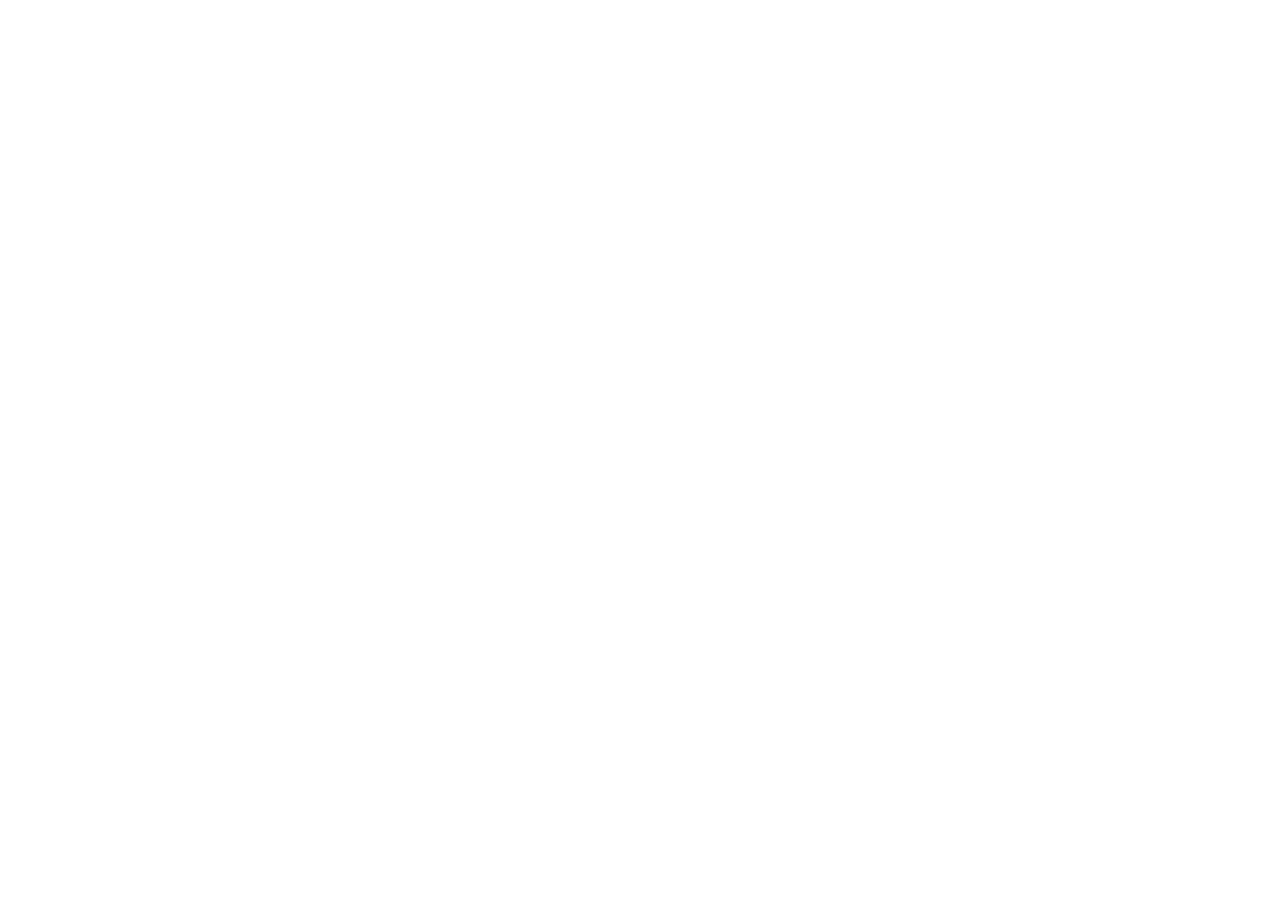
==== Figma/index.html @ cd987926 "file added" ====
<!DOCTYPE html>
<html lang="en">
<head>
    <meta charset="UTF-8">
    <meta name="viewport" content="width=device-width, initial-scale=1.0">
    <title>Document</title>
</head>
<body>
    
</body>
</html>
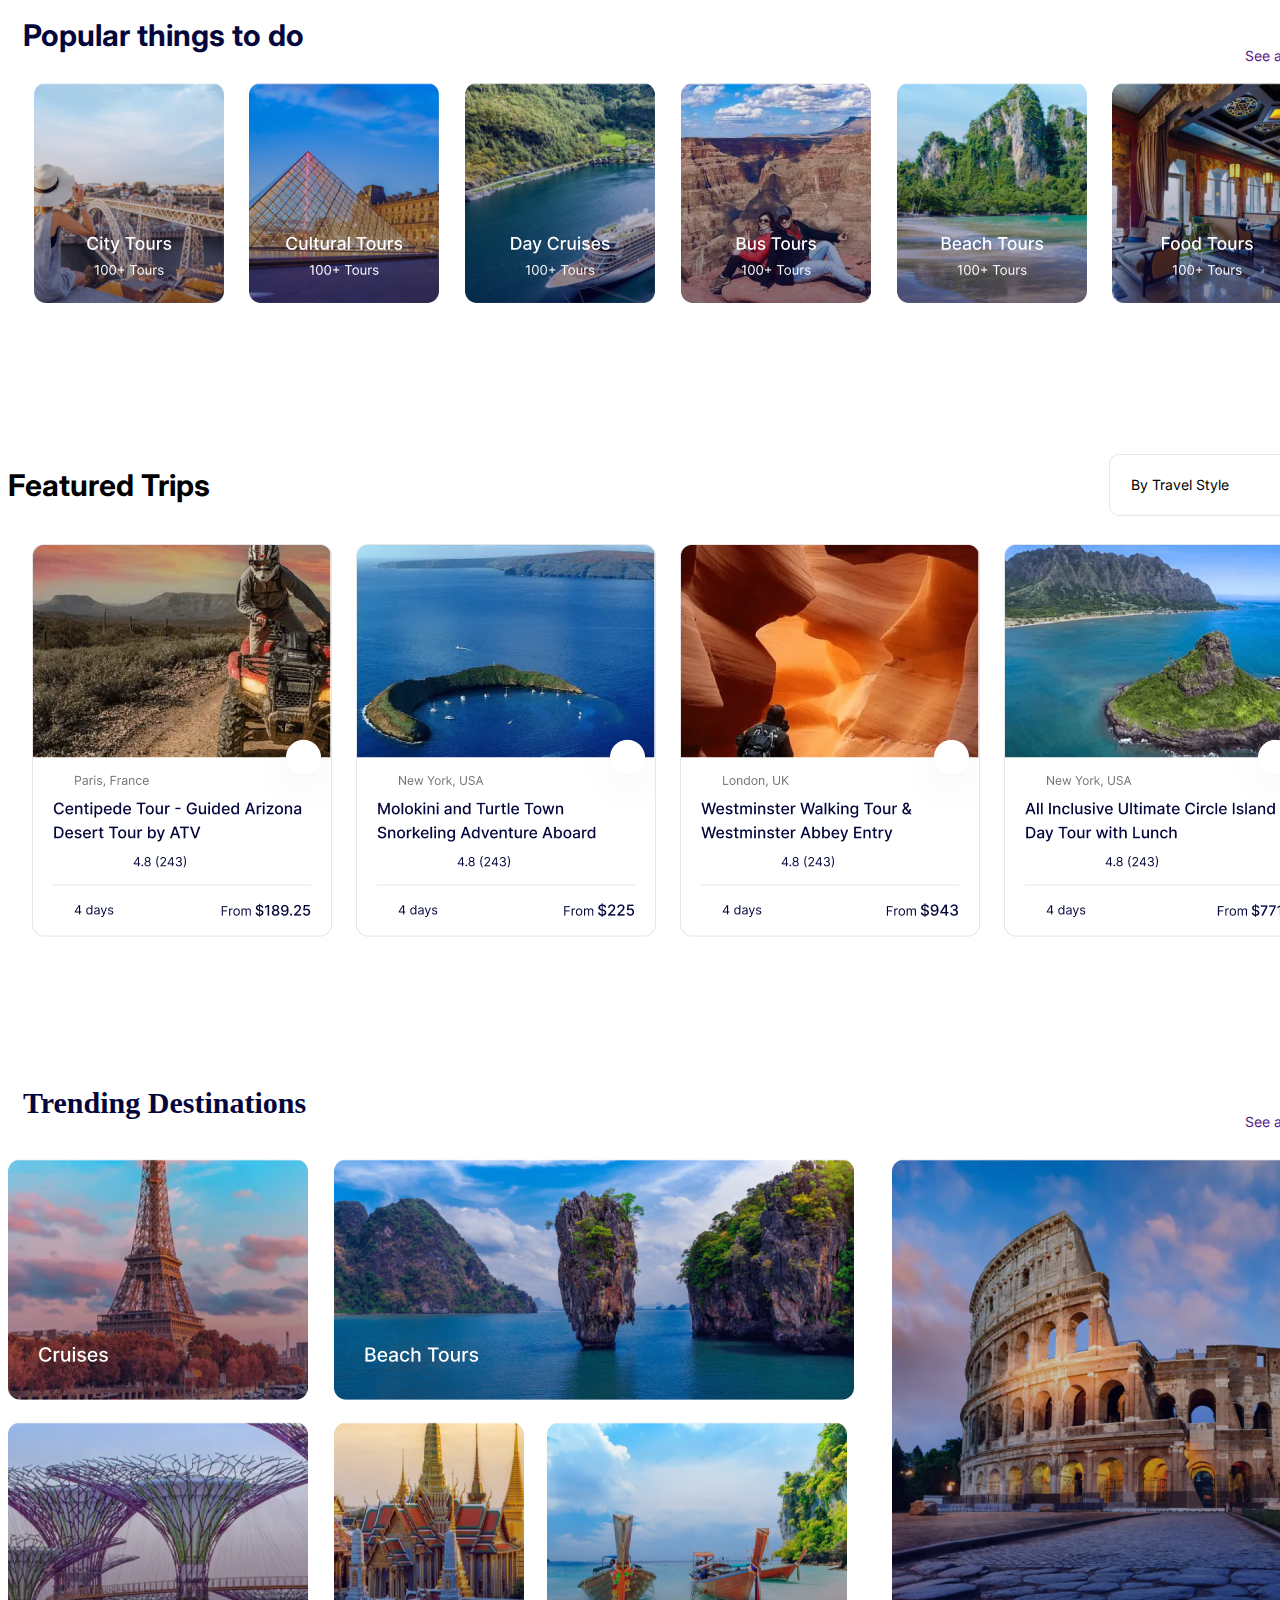
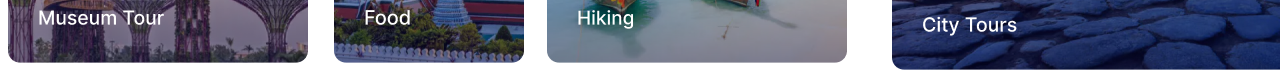
==== commit 2105a0da: "Figma task done" ====
--- a/Figma/index.html
+++ b/Figma/index.html
@@ -4,8 +4,194 @@
     <meta charset="UTF-8">
     <meta name="viewport" content="width=device-width, initial-scale=1.0">
     <title>Document</title>
+    <link rel="preconnect" href="https://fonts.googleapis.com">
+<link rel="preconnect" href="https://fonts.gstatic.com" crossorigin>
+<link href="https://fonts.googleapis.com/css2?family=Inter:wght@100..900&display=swap" rel="stylesheet">
+<link rel="stylesheet" href="./styles.css">
+    <!-- <style>
+        #c1{
+            width: 1320px;
+            height: 329.98px;
+            border: 2px solid;
+           
+
+        }
+        #b1{
+            display: flex;
+            justify-content: space-between;
+            align-items: center;
+        }
+        #b1>h2{
+            font-family: Inter;
+            font-size: 30px;
+            font-weight: 700;
+            line-height: 45px;
+            letter-spacing: 0em;
+            text-align: left;
+            color: rgba(5, 7, 60, 1);
+            margin-left: 15px;
+            margin-top: 5px;
+
+        }
+        #b1>a{
+            font-family: Inter;
+            font-size: 14px;
+            font-weight: 400;
+            line-height: 28px;
+            letter-spacing: 0em;
+            text-align: left;
+            text-decoration: none;
+            margin-right: 40px;
+            margin-top: 21px;
+        }
+        #b2{
+            display: flex;
+            justify-content: space-evenly;
+            margin-bottom: 15px;
+            
+        }
+        #b2 div{
+                width: 190px;
+                height: 219.98px;
+                
+            
+            padding: 0%;
+        }
+        /* 2nd container styling */
+        #c2{
+            width: 1320px;
+            height: 521.59px;
+            border: 2px solid;
+            margin-top: 100px;
+
+        }
+        #c2b1{
+            display: flex;
+            justify-content: space-between;
+            align-items: center;
+        }
+        #c2b1>h2{
+            font-family: Inter;
+            font-size: 30px;
+            font-weight: 700;
+            line-height: 45px;
+            letter-spacing: 0em;
+            text-align: left;
+
+        }
+        #c2b1>button{
+            font-family: Inter;
+            font-size: 14px;
+            font-weight: 400;
+            line-height: 28px;
+            letter-spacing: 0em;
+            text-align: left;
+            border: 1px solid rgba(231, 230, 230, 1);
+            padding: 16px 98px 16px 21px;
+            box-sizing: border-box;
+            border-radius: 10px;
+            background-color: rgb(255,255,255);
+
+        }
+        #c2b2{
+            display: flex;
+            justify-content: space-evenly;
+            /* margin-bottom: 15px; */
+            
+        }
+        #c2b2 img{
+            margin-top: 10px;
+        }
+
+        /* CONTAINER 3 STYLING */
+        #c3{
+            width: 1320px;
+            height: 600px;
+            margin-top: 115px;
+            border: 2px solid;
+            
+        }
+        #c3b1{
+            display: flex;
+            justify-content: space-between;
+            align-items: center;
+        }
+        #c3>#grid{
+            display: grid;
+            grid-template-areas: "a1 a1 a2 a2 a2 a3 a3"
+                                 "a4 a4 a5 a6 a6 a3 a3";
+        }
+        #c3b1>h2{
+            font-size: 30px;
+            font-weight: 700;
+            line-height: 45px;
+            letter-spacing: 0em;
+            text-align: left;
+            color: rgba(5, 7, 60, 1);
+            margin-left: 15px;
+            margin-top: 5px;
+
+
+        }
+        #c3b1>a{
+            font-family: Inter;
+            font-size: 14px;
+            font-weight: 400;
+            line-height: 28px;
+            letter-spacing: 0em;
+            text-align: left;
+            text-decoration: none;
+            margin-right: 40px;
+            margin-top: 21px;
+        }
+    </style> -->
 </head>
 <body>
-    
+    <!-- FIRST CONTAINER POPULAR THINGS TO DO -->
+    <div id="c1">
+        <div id="b1">
+            <h2>Popular things to do</h2>
+            <a href="">See all</a>
+        </div>
+        <div id="b2">
+            <div><img src="./Link.png" alt=""></div>
+            <div><img src="./Link1.png" alt=""></div>
+            <div><img src="./Link2.png" alt=""></div>
+            <div><img src="./Link3.png" alt=""></div>
+            <div><img src="./Link4.png" alt=""></div>
+            <div><img src="./Link5.png" alt=""></div>
+        </div>
+    </div>
+
+    <!-- 2nd CONTAINER -->
+    <div id="c2">
+        <div id="c2b1">
+            <h2>Featured Trips</h2>
+            <button>By Travel Style</button>
+        </div>
+        <div id="c2b2">
+            <img src="./L1.png" alt="">
+            <img src="./L2.png" alt="">
+            <img src="./L3.png" alt="">
+            <img src="./L4.png" alt="">
+        </div>
+    </div>
+
+    <!-- 3rd Container -->
+
+    <div id="c3">
+        <div id="c3b1">
+            <h2>Trending Destinations</h2>
+            <a href="">See all</a>
+        </div>
+        <div id="grid">
+        <div style="grid-area: a1;"><img src="./Link().png" alt=""></div>
+        <div style="grid-area: a2;"><img src="./Link (1).png" alt=""></div>
+        <div style="grid-area: a3;"><img src="./Link (2).png" alt=""></div>
+        <div style="grid-area: a4;"><img src="./Link (3).png" alt=""></div>
+        <div style="grid-area: a5;"><img src="./Link (4).png" alt=""></div>
+        <div style="grid-area: a6;"><img src="./Link (5).png" alt=""></div>
+    </div>
+    </div>
 </body>
 </html>--- a/Figma/styles.css
+++ b/Figma/styles.css
@@ -0,0 +1,120 @@
+#b1 {
+  display: flex;
+  justify-content: space-between;
+  align-items: center;
+}
+#b1 h2 {
+  font-family: Inter;
+  font-size: 30px;
+  font-weight: 700;
+  line-height: 45px;
+  letter-spacing: 0em;
+  text-align: left;
+  color: rgb(5, 7, 60);
+  margin-left: 15px;
+  margin-top: 5px;
+}
+#b1 a {
+  font-family: Inter;
+  font-size: 14px;
+  font-weight: 400;
+  line-height: 28px;
+  letter-spacing: 0em;
+  text-align: left;
+  text-decoration: none;
+  margin-right: 40px;
+  margin-top: 21px;
+}
+
+#b2 {
+  display: flex;
+  justify-content: space-evenly;
+  margin-bottom: 15px;
+}
+#b2 div {
+  width: 190px;
+  height: 219.98px;
+  padding: 0%;
+}
+
+#c1 {
+  width: 1320px;
+  height: 329.98px;
+}
+#c2 {
+  width: 1320px;
+  height: 521.59px;
+  margin-top: 100px;
+}
+#c2 #c2b1 {
+  display: flex;
+  justify-content: space-between;
+  align-items: center;
+}
+#c2 #c2b1 h2 {
+  font-family: Inter;
+  font-size: 30px;
+  font-weight: 700;
+  line-height: 45px;
+  letter-spacing: 0em;
+  text-align: left;
+}
+#c2 #c2b1 button {
+  font-family: Inter;
+  font-size: 14px;
+  font-weight: 400;
+  line-height: 28px;
+  letter-spacing: 0em;
+  text-align: left;
+  border: 1px solid rgb(231, 230, 230);
+  padding: 16px 98px 16px 21px;
+  box-sizing: border-box;
+  border-radius: 10px;
+  background-color: rgb(255, 255, 255);
+}
+#c2 #c2b2 {
+  display: flex;
+  justify-content: space-evenly;
+}
+#c2 #c2b2 img {
+  margin-top: 10px;
+}
+
+#c3 {
+  width: 1320px;
+  height: 600px;
+  margin-top: 115px;
+}
+#c3 #c3b1 {
+  display: flex;
+  justify-content: space-between;
+  align-items: center;
+}
+#c3 #c3b1 h2 {
+  font-size: 30px;
+  font-weight: 700;
+  line-height: 45px;
+  letter-spacing: 0em;
+  text-align: left;
+  color: rgb(5, 7, 60);
+  margin-left: 15px;
+  margin-top: 5px;
+}
+#c3 #c3b1 a {
+  font-family: Inter;
+  font-size: 14px;
+  font-weight: 400;
+  line-height: 28px;
+  letter-spacing: 0em;
+  text-align: left;
+  text-decoration: none;
+  margin-right: 40px;
+  margin-top: 21px;
+}
+#c3 #grid {
+  display: grid;
+  grid-template-areas: "a1 a1 a2 a2 a2 a3 a3" "a4 a4 a5 a6 a6 a3 a3";
+}
+#c3 #grid div img {
+  margin-top: 10px;
+}/*# sourceMappingURL=styles.css.map */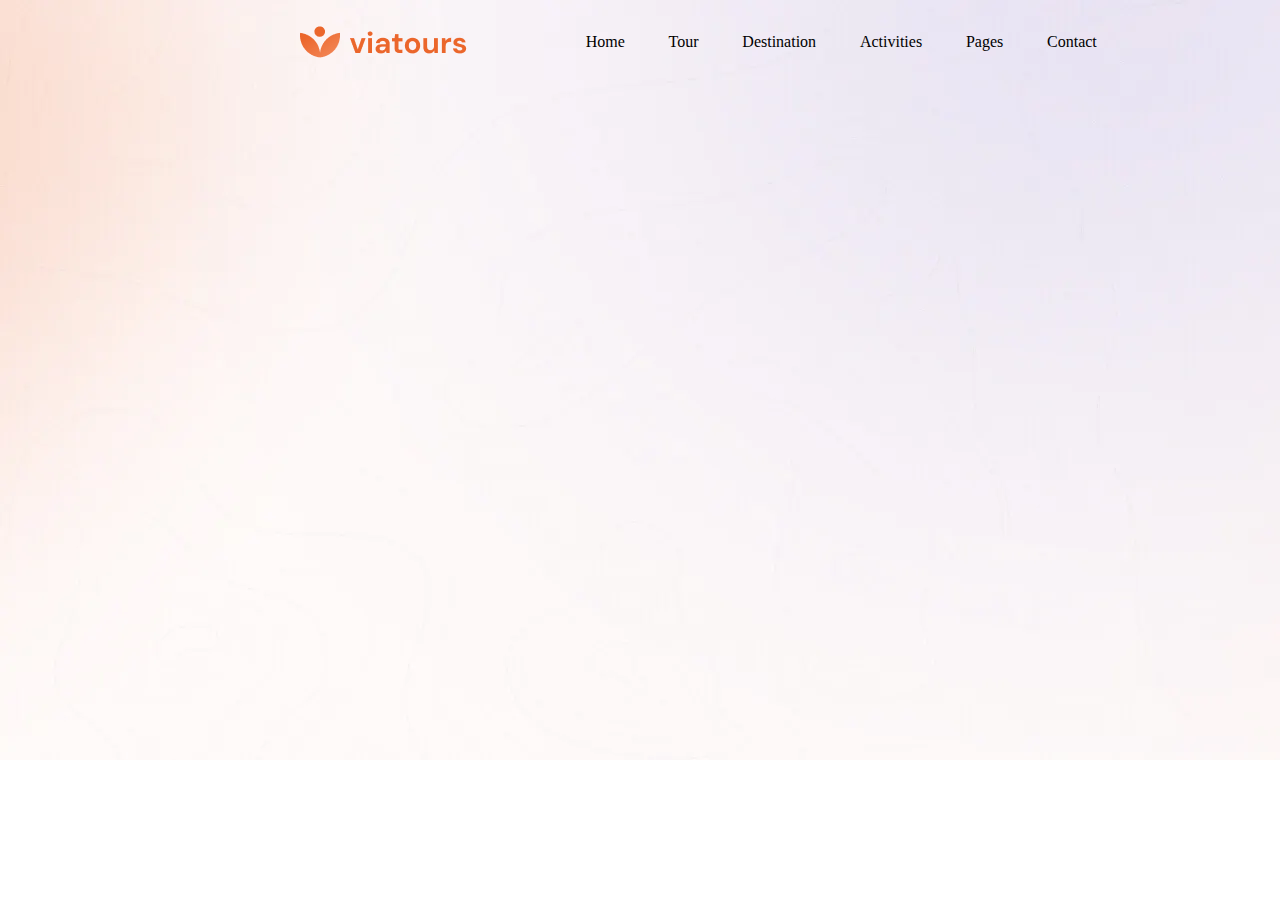
==== commit 779e3920: "create navbar" ====
--- a/Figma/index.html
+++ b/Figma/index.html
@@ -4,194 +4,34 @@
     <meta charset="UTF-8">
     <meta name="viewport" content="width=device-width, initial-scale=1.0">
     <title>Document</title>
-    <link rel="preconnect" href="https://fonts.googleapis.com">
-<link rel="preconnect" href="https://fonts.gstatic.com" crossorigin>
-<link href="https://fonts.googleapis.com/css2?family=Inter:wght@100..900&display=swap" rel="stylesheet">
-<link rel="stylesheet" href="./styles.css">
-    <!-- <style>
-        #c1{
-            width: 1320px;
-            height: 329.98px;
-            border: 2px solid;
-           
-
-        }
-        #b1{
-            display: flex;
-            justify-content: space-between;
-            align-items: center;
-        }
-        #b1>h2{
-            font-family: Inter;
-            font-size: 30px;
-            font-weight: 700;
-            line-height: 45px;
-            letter-spacing: 0em;
-            text-align: left;
-            color: rgba(5, 7, 60, 1);
-            margin-left: 15px;
-            margin-top: 5px;
-
-        }
-        #b1>a{
-            font-family: Inter;
-            font-size: 14px;
-            font-weight: 400;
-            line-height: 28px;
-            letter-spacing: 0em;
-            text-align: left;
-            text-decoration: none;
-            margin-right: 40px;
-            margin-top: 21px;
-        }
-        #b2{
-            display: flex;
-            justify-content: space-evenly;
-            margin-bottom: 15px;
-            
-        }
-        #b2 div{
-                width: 190px;
-                height: 219.98px;
-                
-            
-            padding: 0%;
-        }
-        /* 2nd container styling */
-        #c2{
-            width: 1320px;
-            height: 521.59px;
-            border: 2px solid;
-            margin-top: 100px;
-
-        }
-        #c2b1{
-            display: flex;
-            justify-content: space-between;
-            align-items: center;
-        }
-        #c2b1>h2{
-            font-family: Inter;
-            font-size: 30px;
-            font-weight: 700;
-            line-height: 45px;
-            letter-spacing: 0em;
-            text-align: left;
-
-        }
-        #c2b1>button{
-            font-family: Inter;
-            font-size: 14px;
-            font-weight: 400;
-            line-height: 28px;
-            letter-spacing: 0em;
-            text-align: left;
-            border: 1px solid rgba(231, 230, 230, 1);
-            padding: 16px 98px 16px 21px;
-            box-sizing: border-box;
-            border-radius: 10px;
-            background-color: rgb(255,255,255);
-
-        }
-        #c2b2{
-            display: flex;
-            justify-content: space-evenly;
-            /* margin-bottom: 15px; */
-            
-        }
-        #c2b2 img{
-            margin-top: 10px;
-        }
-
-        /* CONTAINER 3 STYLING */
-        #c3{
-            width: 1320px;
-            height: 600px;
-            margin-top: 115px;
-            border: 2px solid;
-            
-        }
-        #c3b1{
-            display: flex;
-            justify-content: space-between;
-            align-items: center;
-        }
-        #c3>#grid{
-            display: grid;
-            grid-template-areas: "a1 a1 a2 a2 a2 a3 a3"
-                                 "a4 a4 a5 a6 a6 a3 a3";
-        }
-        #c3b1>h2{
-            font-size: 30px;
-            font-weight: 700;
-            line-height: 45px;
-            letter-spacing: 0em;
-            text-align: left;
-            color: rgba(5, 7, 60, 1);
-            margin-left: 15px;
-            margin-top: 5px;
-
-
-        }
-        #c3b1>a{
-            font-family: Inter;
-            font-size: 14px;
-            font-weight: 400;
-            line-height: 28px;
-            letter-spacing: 0em;
-            text-align: left;
-            text-decoration: none;
-            margin-right: 40px;
-            margin-top: 21px;
-        }
-    </style> -->
+   <link rel="stylesheet" href="./styles.css">
+    
 </head>
 <body>
-    <!-- FIRST CONTAINER POPULAR THINGS TO DO -->
-    <div id="c1">
-        <div id="b1">
-            <h2>Popular things to do</h2>
-            <a href="">See all</a>
+    
+    <div id="main_container">
+       <nav>
+        <div class="b">
+            <img src="./media/Link → logo-1.svg.png" alt="">
         </div>
-        <div id="b2">
-            <div><img src="./Link.png" alt=""></div>
-            <div><img src="./Link1.png" alt=""></div>
-            <div><img src="./Link2.png" alt=""></div>
-            <div><img src="./Link3.png" alt=""></div>
-            <div><img src="./Link4.png" alt=""></div>
-            <div><img src="./Link5.png" alt=""></div>
-        </div>
+         <div class="b1">
+            <span>Home</span>
+            <span>Tour</span>
+            <span>Destination</span>
+            <span>Activities</span>
+            <span>Pages</span>
+            <span>Contact</span>
+         </div>
+
+         <div class="b2">
+            <span>USD</span>
+            <span>Help</span>
+            <span>Sing up</span>
+            <button>Log in</button>
+         </div>
+       
+       </nav>
     </div>
-
-    <!-- 2nd CONTAINER -->
-    <div id="c2">
-        <div id="c2b1">
-            <h2>Featured Trips</h2>
-            <button>By Travel Style</button>
-        </div>
-        <div id="c2b2">
-            <img src="./L1.png" alt="">
-            <img src="./L2.png" alt="">
-            <img src="./L3.png" alt="">
-            <img src="./L4.png" alt="">
-        </div>
-    </div>
-
-    <!-- 3rd Container -->
-
-    <div id="c3">
-        <div id="c3b1">
-            <h2>Trending Destinations</h2>
-            <a href="">See all</a>
-        </div>
-        <div id="grid">
-        <div style="grid-area: a1;"><img src="./Link().png" alt=""></div>
-        <div style="grid-area: a2;"><img src="./Link (1).png" alt=""></div>
-        <div style="grid-area: a3;"><img src="./Link (2).png" alt=""></div>
-        <div style="grid-area: a4;"><img src="./Link (3).png" alt=""></div>
-        <div style="grid-area: a5;"><img src="./Link (4).png" alt=""></div>
-        <div style="grid-area: a6;"><img src="./Link (5).png" alt=""></div>
-    </div>
-    </div>
+    
 </body>
 </html>--- a/Figma/styles.css
+++ b/Figma/styles.css
@@ -1,120 +1,61 @@
-#b1 {
+body {
+  margin: 0;
+  padding: 0;
+}
+
+#main_container {
+  width: 1920px;
+  height: 760px;
+  background-image: url(./media/header.png);
+}
+#main_container div > p {
+  color: gray;
+  text-align: center;
+  padding: 10px;
+}
+#main_container nav {
+  margin: auto;
+  width: 1320px;
+  height: 88px;
+  left: 300px;
   display: flex;
-  justify-content: space-between;
   align-items: center;
 }
-#b1 h2 {
-  font-family: Inter;
-  font-size: 30px;
-  font-weight: 700;
-  line-height: 45px;
-  letter-spacing: 0em;
-  text-align: left;
-  color: rgb(5, 7, 60);
-  margin-left: 15px;
-  margin-top: 5px;
+#main_container nav b img {
+  width: 167px;
+  height: 32px;
 }
-#b1 a {
-  font-family: Inter;
-  font-size: 14px;
-  font-weight: 400;
-  line-height: 28px;
-  letter-spacing: 0em;
-  text-align: left;
-  text-decoration: none;
-  margin-right: 40px;
-  margin-top: 21px;
+#main_container nav .b1 {
+  width: 808.84px;
+  height: 44.13px;
+  padding-top: 21.94px;
+  padding-left: 15px;
+  text-align: center;
 }
-
-#b2 {
-  display: flex;
-  justify-content: space-evenly;
-  margin-bottom: 15px;
+#main_container nav .b1 span {
+  width: 101px;
+  height: 44.13px;
+  padding: 8px 19.8px 8px 20px;
+  border-radius: 100px;
 }
-#b2 div {
-  width: 190px;
-  height: 219.98px;
-  padding: 0%;
+#main_container nav .b2 {
+  width: 367.92px;
+  height: 44px;
+  padding-top: 3px;
+  padding-left: 93.08px;
 }
-
-#c1 {
-  width: 1320px;
-  height: 329.98px;
+#main_container nav .b2 span {
+  width: 91.86px;
+  height: 42.13px;
+  padding-top: 0.94px;
+  padding-left: 20px;
+  border-radius: 200px;
 }
-#c2 {
-  width: 1320px;
-  height: 521.59px;
-  margin-top: 100px;
-}
-#c2 #c2b1 {
-  display: flex;
-  justify-content: space-between;
-  align-items: center;
-}
-#c2 #c2b1 h2 {
-  font-family: Inter;
-  font-size: 30px;
-  font-weight: 700;
-  line-height: 45px;
-  letter-spacing: 0em;
-  text-align: left;
-}
-#c2 #c2b1 button {
-  font-family: Inter;
-  font-size: 14px;
-  font-weight: 400;
-  line-height: 28px;
-  letter-spacing: 0em;
-  text-align: left;
-  border: 1px solid rgb(231, 230, 230);
-  padding: 16px 98px 16px 21px;
-  box-sizing: border-box;
-  border-radius: 10px;
-  background-color: rgb(255, 255, 255);
-}
-#c2 #c2b2 {
-  display: flex;
-  justify-content: space-evenly;
-}
-#c2 #c2b2 img {
-  margin-top: 10px;
-}
-
-#c3 {
-  width: 1320px;
-  height: 600px;
-  margin-top: 115px;
-}
-#c3 #c3b1 {
-  display: flex;
-  justify-content: space-between;
-  align-items: center;
-}
-#c3 #c3b1 h2 {
-  font-size: 30px;
-  font-weight: 700;
-  line-height: 45px;
-  letter-spacing: 0em;
-  text-align: left;
-  color: rgb(5, 7, 60);
-  margin-left: 15px;
-  margin-top: 5px;
-}
-#c3 #c3b1 a {
-  font-family: Inter;
-  font-size: 14px;
-  font-weight: 400;
-  line-height: 28px;
-  letter-spacing: 0em;
-  text-align: left;
-  text-decoration: none;
-  margin-right: 40px;
-  margin-top: 21px;
-}
-#c3 #grid {
-  display: grid;
-  grid-template-areas: "a1 a1 a2 a2 a2 a3 a3" "a4 a4 a5 a6 a6 a3 a3";
-}
-#c3 #grid div img {
-  margin-top: 10px;
+#main_container nav .b2 button {
+  width: 83.31px;
+  height: 10px;
+  padding: 12px 21px 30px 20px;
+  border-radius: 200px;
+  border: 1px solid;
+  margin-right: 20px;
 }/*# sourceMappingURL=styles.css.map */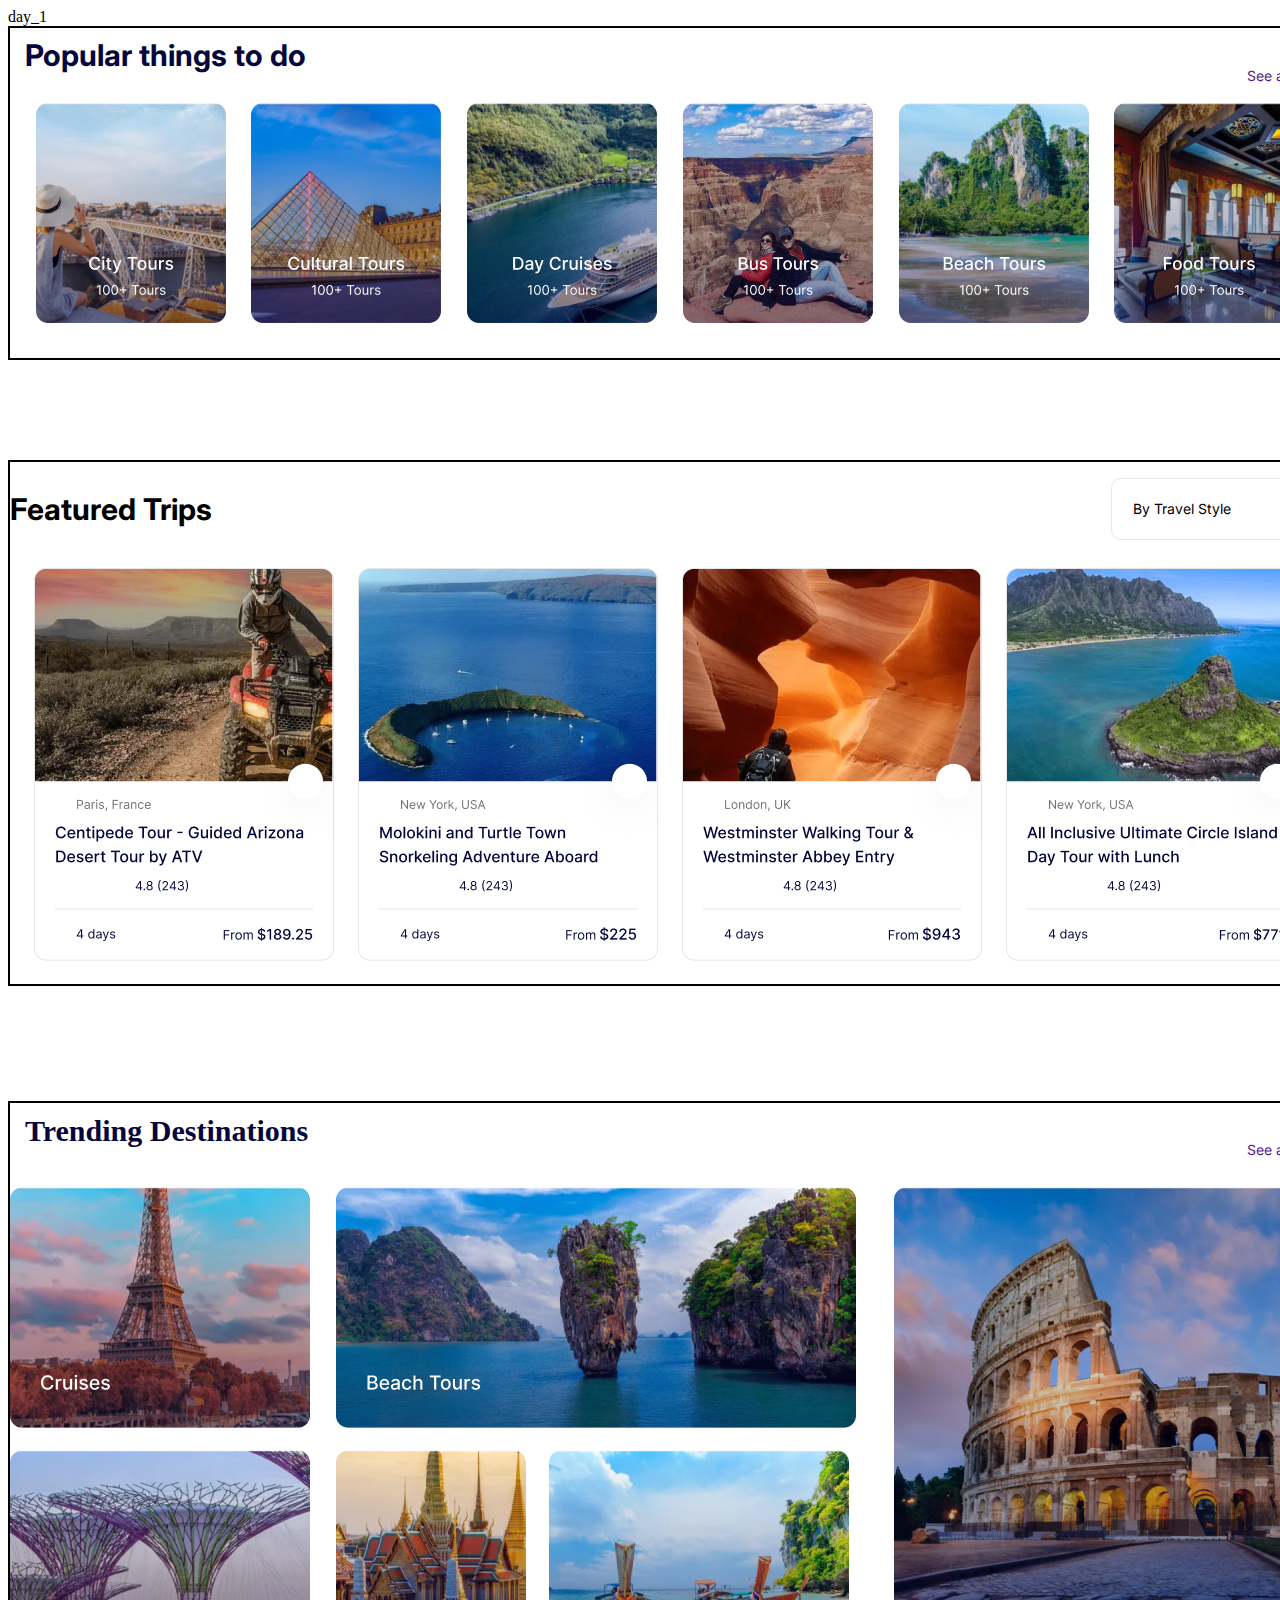
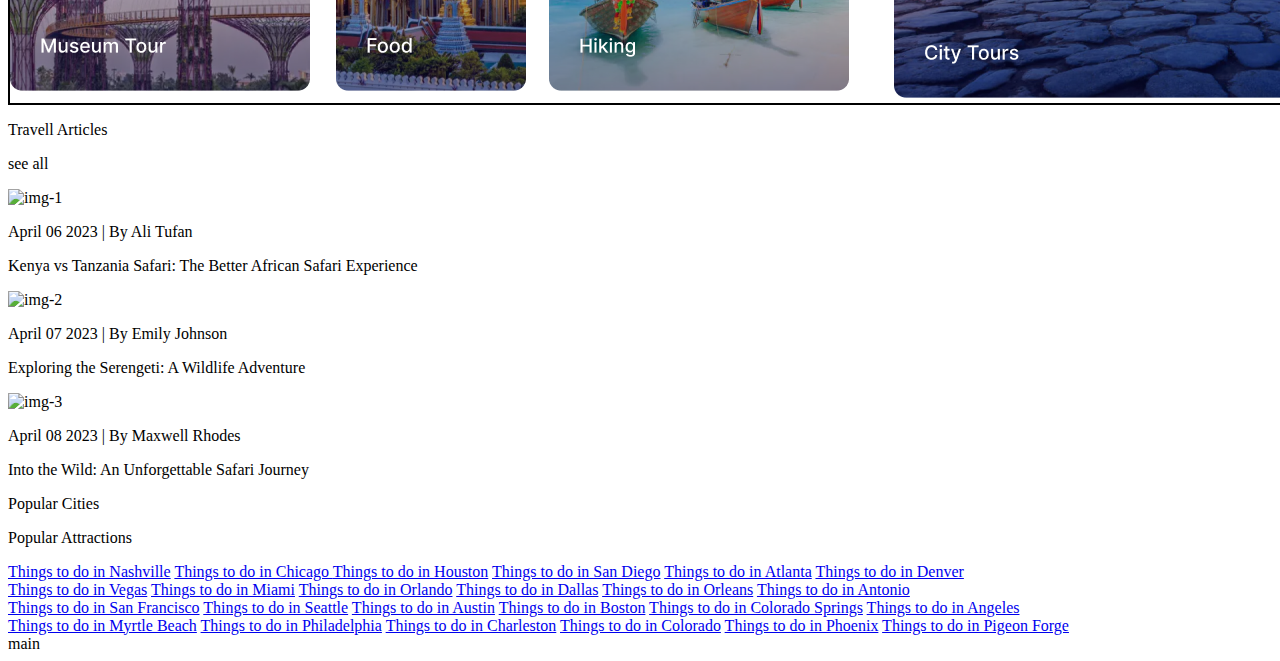
==== commit a26a3431: "Merge pull request #3 from alfaj7/day_1" ====
--- a/Figma/index.html
+++ b/Figma/index.html
@@ -4,34 +4,265 @@
     <meta charset="UTF-8">
     <meta name="viewport" content="width=device-width, initial-scale=1.0">
     <title>Document</title>
-   <link rel="stylesheet" href="./styles.css">
-    
+ day_1
+    <link rel="preconnect" href="https://fonts.googleapis.com">
+<link rel="preconnect" href="https://fonts.gstatic.com" crossorigin>
+<link href="https://fonts.googleapis.com/css2?family=Inter:wght@100..900&display=swap" rel="stylesheet">
+<link rel="stylesheet" href="./styles.css">
+    <style>
+        #c1{
+            width: 1320px;
+            height: 329.98px;
+            border: 2px solid;
+           
+
+        }
+        #b1{
+            display: flex;
+            justify-content: space-between;
+            align-items: center;
+        }
+        #b1>h2{
+            font-family: Inter;
+            font-size: 30px;
+            font-weight: 700;
+            line-height: 45px;
+            letter-spacing: 0em;
+            text-align: left;
+            color: rgba(5, 7, 60, 1);
+            margin-left: 15px;
+            margin-top: 5px;
+
+        }
+        #b1>a{
+            font-family: Inter;
+            font-size: 14px;
+            font-weight: 400;
+            line-height: 28px;
+            letter-spacing: 0em;
+            text-align: left;
+            text-decoration: none;
+            margin-right: 40px;
+            margin-top: 21px;
+        }
+        #b2{
+            display: flex;
+            justify-content: space-evenly;
+            margin-bottom: 15px;
+            
+        }
+        #b2 div{
+                width: 190px;
+                height: 219.98px;
+                
+            
+            padding: 0%;
+        }
+        /* 2nd container styling */
+        #c2{
+            width: 1320px;
+            height: 521.59px;
+            border: 2px solid;
+            margin-top: 100px;
+
+        }
+        #c2b1{
+            display: flex;
+            justify-content: space-between;
+            align-items: center;
+        }
+        #c2b1>h2{
+            font-family: Inter;
+            font-size: 30px;
+            font-weight: 700;
+            line-height: 45px;
+            letter-spacing: 0em;
+            text-align: left;
+
+        }
+        #c2b1>button{
+            font-family: Inter;
+            font-size: 14px;
+            font-weight: 400;
+            line-height: 28px;
+            letter-spacing: 0em;
+            text-align: left;
+            border: 1px solid rgba(231, 230, 230, 1);
+            padding: 16px 98px 16px 21px;
+            box-sizing: border-box;
+            border-radius: 10px;
+            background-color: rgb(255,255,255);
+
+        }
+        #c2b2{
+            display: flex;
+            justify-content: space-evenly;
+            /* margin-bottom: 15px; */
+            
+        }
+        #c2b2 img{
+            margin-top: 10px;
+        }
+
+        /* CONTAINER 3 STYLING */
+        #c3{
+            width: 1320px;
+            height: 600px;
+            margin-top: 115px;
+            border: 2px solid;
+            
+        }
+        #c3b1{
+            display: flex;
+            justify-content: space-between;
+            align-items: center;
+        }
+        #c3>#grid{
+            display: grid;
+            grid-template-areas: "a1 a1 a2 a2 a2 a3 a3"
+                                 "a4 a4 a5 a6 a6 a3 a3";
+        }
+        #c3b1>h2{
+            font-size: 30px;
+            font-weight: 700;
+            line-height: 45px;
+            letter-spacing: 0em;
+            text-align: left;
+            color: rgba(5, 7, 60, 1);
+            margin-left: 15px;
+            margin-top: 5px;
+
+
+        }
+        #c3b1>a{
+            font-family: Inter;
+            font-size: 14px;
+            font-weight: 400;
+            line-height: 28px;
+            letter-spacing: 0em;
+            text-align: left;
+            text-decoration: none;
+            margin-right: 40px;
+            margin-top: 21px;
+        }
+    </style>
 </head>
 <body>
-    
-    <div id="main_container">
-       <nav>
-        <div class="b">
-            <img src="./media/Link → logo-1.svg.png" alt="">
-        </div>
-         <div class="b1">
-            <span>Home</span>
-            <span>Tour</span>
-            <span>Destination</span>
-            <span>Activities</span>
-            <span>Pages</span>
-            <span>Contact</span>
-         </div>
-
-         <div class="b2">
-            <span>USD</span>
-            <span>Help</span>
-            <span>Sing up</span>
-            <button>Log in</button>
-         </div>
-       
-       </nav>
-    </div>
-    
+    <!-- FIRST CONTAINER POPULAR THINGS TO DO -->
+    <div id="c1">
+        <div id="b1">
+            <h2>Popular things to do</h2>
+            <a href="">See all</a>
+        </div>
+        <div id="b2">
+            <div><img src="./Link.png" alt=""></div>
+            <div><img src="./Link1.png" alt=""></div>
+            <div><img src="./Link2.png" alt=""></div>
+            <div><img src="./Link3.png" alt=""></div>
+            <div><img src="./Link4.png" alt=""></div>
+            <div><img src="./Link5.png" alt=""></div>
+        </div>
+    </div>
+
+    <!-- 2nd CONTAINER -->
+    <div id="c2">
+        <div id="c2b1">
+            <h2>Featured Trips</h2>
+            <button>By Travel Style</button>
+        </div>
+        <div id="c2b2">
+            <img src="./L1.png" alt="">
+            <img src="./L2.png" alt="">
+            <img src="./L3.png" alt="">
+            <img src="./L4.png" alt="">
+        </div>
+    </div>
+
+    <!-- 3rd Container -->
+
+    <div id="c3">
+        <div id="c3b1">
+            <h2>Trending Destinations</h2>
+            <a href="">See all</a>
+        </div>
+        <div id="grid">
+        <div style="grid-area: a1;"><img src="./Link().png" alt=""></div>
+        <div style="grid-area: a2;"><img src="./Link (1).png" alt=""></div>
+        <div style="grid-area: a3;"><img src="./Link (2).png" alt=""></div>
+        <div style="grid-area: a4;"><img src="./Link (3).png" alt=""></div>
+        <div style="grid-area: a5;"><img src="./Link (4).png" alt=""></div>
+        <div style="grid-area: a6;"><img src="./Link (5).png" alt=""></div>
+    </div>
+    </div>
+
+    <link rel="stylesheet" href="style.css">
+</head>
+<body>
+    <section class="blue-container">
+        <div class="text">
+           <p class="text-1">Travell Articles</p>
+           <p class="text-2">see all</p>
+        </div>
+        <div class="parent">
+            <div class="box">
+                <img src="img-1.png" alt="img-1">
+                <p>April 06 2023 | By Ali Tufan</p>
+                <p>Kenya vs Tanzania Safari: The Better African
+                    Safari Experience</p>
+            </div>
+            <div class="box">
+                <img src="img-2.png" alt="img-2">
+                <p>April 07 2023 | By Emily Johnson</p>
+                <p>Exploring the Serengeti: A Wildlife Adventure</p>
+            </div>
+            <div class="box">
+                <img src="img-3.png" alt="img-3">
+                <p>April 08 2023 | By Maxwell Rhodes</p>
+                <p>Into the Wild: An Unforgettable Safari Journey</p>
+            </div>
+        </div>
+    </section>
+
+    <section class="white-container">
+        <div class="popular">
+            <p id="text-1"><span>Popular Cities</span> </p>
+            <p id="text-2">Popular Attractions</p>
+        </div>
+        <div class="parent2">
+            <div>
+                <a href="#">Things to do in Nashville</a>
+                <a href="#">Things to do in Chicago </a>
+                <a href="#">Things to do in Houston</a>
+                <a href="#">Things to do in San Diego</a>
+                <a href="#">Things to do in Atlanta</a>
+                <a href="#">Things to do in Denver</a>
+            </div>
+            <div>
+                <a href="#">Things to do in Vegas</a>
+                <a href="#">Things to do in Miami</a>
+                <a href="#">Things to do in Orlando</a>
+                <a href="#">Things to do in Dallas</a>
+                <a href="#">Things to do in Orleans</a>
+                <a href="#">Things to do in Antonio</a>
+            </div>
+            <div>
+                <a href="#">Things to do in San Francisco</a>
+                <a href="#">Things to do in Seattle</a>
+                <a href="#">Things to do in Austin</a>
+                <a href="#">Things to do in Boston</a>
+                <a href="#">Things to do in Colorado Springs</a>
+                <a href="#">Things to do in Angeles</a>
+            </div>
+            <div>
+                <a href="#">Things to do in Myrtle Beach</a>
+                <a href="#">Things to do in Philadelphia</a>
+                <a href="#">Things to do in Charleston</a>
+                <a href="#">Things to do in Colorado</a>
+                <a href="#">Things to do in Phoenix</a>
+                <a href="#">Things to do in Pigeon Forge</a>
+            </div>
+        </div>
+    </section>
+  main
 </body>
 </html>--- a/Figma/styles.css
+++ b/Figma/styles.css
@@ -1,61 +1,120 @@
-body {
-  margin: 0;
-  padding: 0;
+#b1 {
+  display: flex;
+  justify-content: space-between;
+  align-items: center;
+}
+#b1 h2 {
+  font-family: Inter;
+  font-size: 30px;
+  font-weight: 700;
+  line-height: 45px;
+  letter-spacing: 0em;
+  text-align: left;
+  color: rgb(5, 7, 60);
+  margin-left: 15px;
+  margin-top: 5px;
+}
+#b1 a {
+  font-family: Inter;
+  font-size: 14px;
+  font-weight: 400;
+  line-height: 28px;
+  letter-spacing: 0em;
+  text-align: left;
+  text-decoration: none;
+  margin-right: 40px;
+  margin-top: 21px;
 }
 
-#main_container {
-  width: 1920px;
-  height: 760px;
-  background-image: url(./media/header.png);
+#b2 {
+  display: flex;
+  justify-content: space-evenly;
+  margin-bottom: 15px;
 }
-#main_container div > p {
-  color: gray;
-  text-align: center;
-  padding: 10px;
+#b2 div {
+  width: 190px;
+  height: 219.98px;
+  padding: 0%;
 }
-#main_container nav {
-  margin: auto;
+
+#c1 {
   width: 1320px;
-  height: 88px;
-  left: 300px;
+  height: 329.98px;
+}
+#c2 {
+  width: 1320px;
+  height: 521.59px;
+  margin-top: 100px;
+}
+#c2 #c2b1 {
   display: flex;
+  justify-content: space-between;
   align-items: center;
 }
-#main_container nav b img {
-  width: 167px;
-  height: 32px;
+#c2 #c2b1 h2 {
+  font-family: Inter;
+  font-size: 30px;
+  font-weight: 700;
+  line-height: 45px;
+  letter-spacing: 0em;
+  text-align: left;
 }
-#main_container nav .b1 {
-  width: 808.84px;
-  height: 44.13px;
-  padding-top: 21.94px;
-  padding-left: 15px;
-  text-align: center;
+#c2 #c2b1 button {
+  font-family: Inter;
+  font-size: 14px;
+  font-weight: 400;
+  line-height: 28px;
+  letter-spacing: 0em;
+  text-align: left;
+  border: 1px solid rgb(231, 230, 230);
+  padding: 16px 98px 16px 21px;
+  box-sizing: border-box;
+  border-radius: 10px;
+  background-color: rgb(255, 255, 255);
 }
-#main_container nav .b1 span {
-  width: 101px;
-  height: 44.13px;
-  padding: 8px 19.8px 8px 20px;
-  border-radius: 100px;
+#c2 #c2b2 {
+  display: flex;
+  justify-content: space-evenly;
 }
-#main_container nav .b2 {
-  width: 367.92px;
-  height: 44px;
-  padding-top: 3px;
-  padding-left: 93.08px;
+#c2 #c2b2 img {
+  margin-top: 10px;
 }
-#main_container nav .b2 span {
-  width: 91.86px;
-  height: 42.13px;
-  padding-top: 0.94px;
-  padding-left: 20px;
-  border-radius: 200px;
+
+#c3 {
+  width: 1320px;
+  height: 600px;
+  margin-top: 115px;
 }
-#main_container nav .b2 button {
-  width: 83.31px;
-  height: 10px;
-  padding: 12px 21px 30px 20px;
-  border-radius: 200px;
-  border: 1px solid;
-  margin-right: 20px;
+#c3 #c3b1 {
+  display: flex;
+  justify-content: space-between;
+  align-items: center;
+}
+#c3 #c3b1 h2 {
+  font-size: 30px;
+  font-weight: 700;
+  line-height: 45px;
+  letter-spacing: 0em;
+  text-align: left;
+  color: rgb(5, 7, 60);
+  margin-left: 15px;
+  margin-top: 5px;
+}
+#c3 #c3b1 a {
+  font-family: Inter;
+  font-size: 14px;
+  font-weight: 400;
+  line-height: 28px;
+  letter-spacing: 0em;
+  text-align: left;
+  text-decoration: none;
+  margin-right: 40px;
+  margin-top: 21px;
+}
+#c3 #grid {
+  display: grid;
+  grid-template-areas: "a1 a1 a2 a2 a2 a3 a3" "a4 a4 a5 a6 a6 a3 a3";
+}
+#c3 #grid div img {
+  margin-top: 10px;
 }/*# sourceMappingURL=styles.css.map */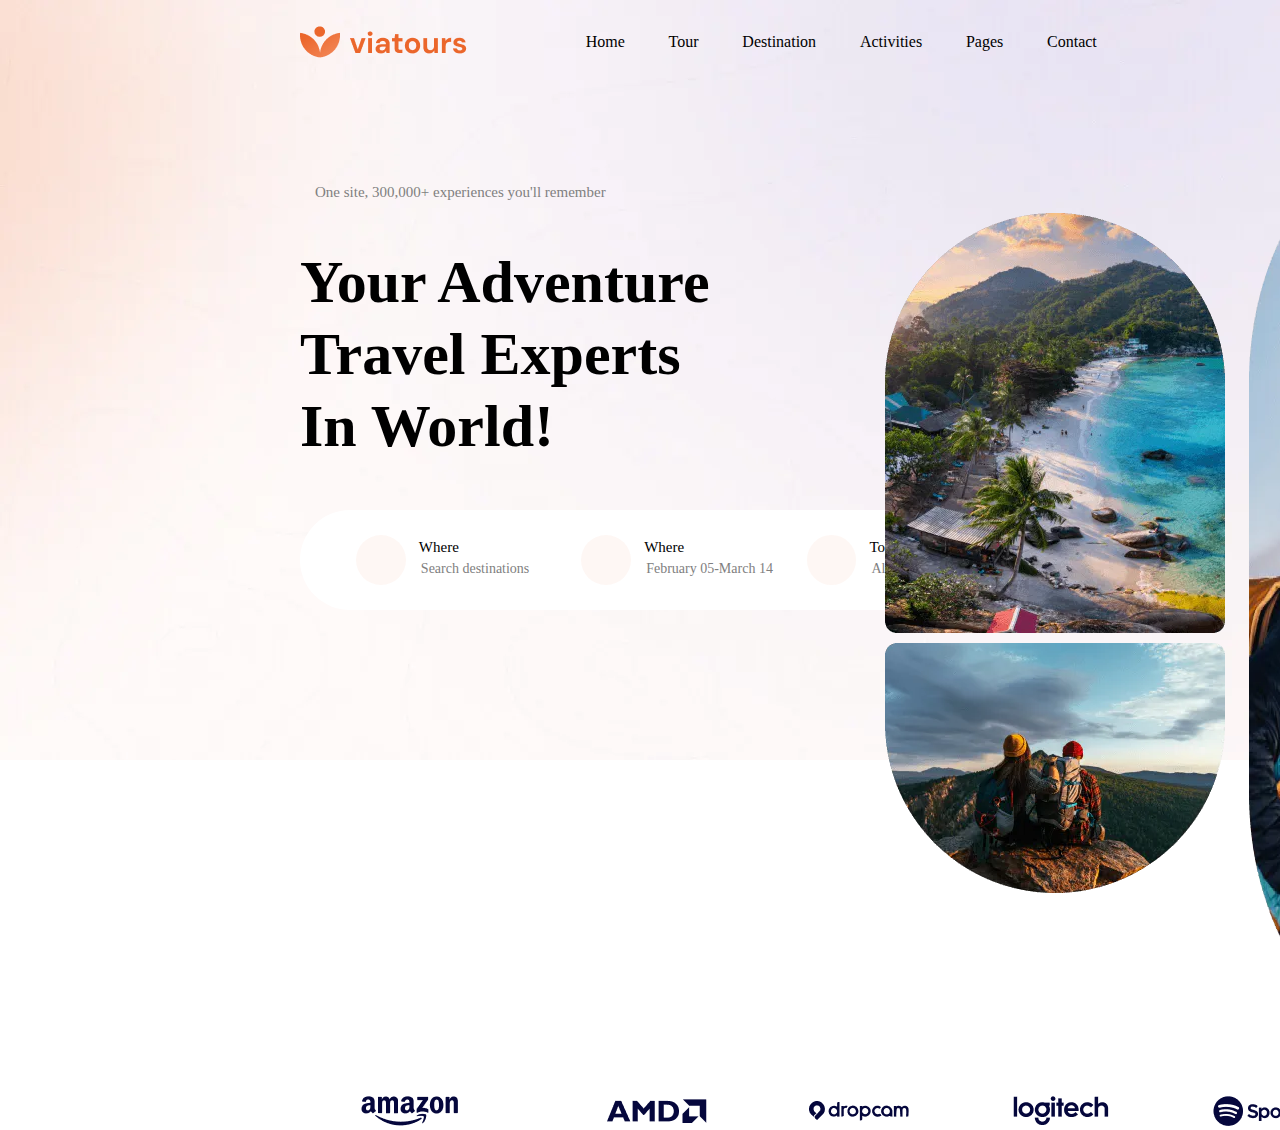
==== commit 1c97c248: "complete figma" ====
--- a/Figma/index.html
+++ b/Figma/index.html
@@ -1,268 +1,94 @@
 <!DOCTYPE html>
 <html lang="en">
+
 <head>
     <meta charset="UTF-8">
     <meta name="viewport" content="width=device-width, initial-scale=1.0">
     <title>Document</title>
- day_1
-    <link rel="preconnect" href="https://fonts.googleapis.com">
-<link rel="preconnect" href="https://fonts.gstatic.com" crossorigin>
-<link href="https://fonts.googleapis.com/css2?family=Inter:wght@100..900&display=swap" rel="stylesheet">
-<link rel="stylesheet" href="./styles.css">
-    <style>
-        #c1{
-            width: 1320px;
-            height: 329.98px;
-            border: 2px solid;
-           
+    <link rel="stylesheet" href="./styles.css">
 
-        }
-        #b1{
-            display: flex;
-            justify-content: space-between;
-            align-items: center;
-        }
-        #b1>h2{
-            font-family: Inter;
-            font-size: 30px;
-            font-weight: 700;
-            line-height: 45px;
-            letter-spacing: 0em;
-            text-align: left;
-            color: rgba(5, 7, 60, 1);
-            margin-left: 15px;
-            margin-top: 5px;
+</head>
 
-        }
-        #b1>a{
-            font-family: Inter;
-            font-size: 14px;
-            font-weight: 400;
-            line-height: 28px;
-            letter-spacing: 0em;
-            text-align: left;
-            text-decoration: none;
-            margin-right: 40px;
-            margin-top: 21px;
-        }
-        #b2{
-            display: flex;
-            justify-content: space-evenly;
-            margin-bottom: 15px;
-            
-        }
-        #b2 div{
-                width: 190px;
-                height: 219.98px;
+<body>
+
+    <div id="main_container">
+        <nav>
+            <div class="b">
+                <img src="./media/Link → logo-1.svg.png" alt="">
+            </div>
+            <div class="b1">
+                <span>Home</span>
+                <span>Tour</span>
+                <span>Destination</span>
+                <span>Activities</span>
+                <span>Pages</span>
+                <span>Contact</span>
+            </div>
+
+            <div class="b2">
+                <span>USD</span>
+                <span>Help</span>
+                <span>Sing up</span>
+                <button>Log in</button>
+            </div>
+
+        </nav>
+        <div id="inner_container">
+            <div id="add_container">
+                <p>One site, 300,000+ experiences you'll remember</p>
+                <h1>Your Adventure Travel Experts In World!</h1>
+                <!-- <span><img src="./media/Heading 1 → brush.svg.png" alt=""></span> -->
                 
-            
-            padding: 0%;
-        }
-        /* 2nd container styling */
-        #c2{
-            width: 1320px;
-            height: 521.59px;
-            border: 2px solid;
-            margin-top: 100px;
 
-        }
-        #c2b1{
-            display: flex;
-            justify-content: space-between;
-            align-items: center;
-        }
-        #c2b1>h2{
-            font-family: Inter;
-            font-size: 30px;
-            font-weight: 700;
-            line-height: 45px;
-            letter-spacing: 0em;
-            text-align: left;
+                <div class="item1">
+                    <div class="b">
+                        <div class="b1"></div>
+                        <div class="b2">
+                            <h5>Where</h5>
+                            <p>Search destinations</p>
+                        </div>
+                    </div>
+                    <div class="b">
+                        <div class="b1"></div>
+                        <div class="b2">
+                            <h5>Where</h5>
+                            <p>February 05-March 14</p>
+                        </div>
+                    </div>
+                    <div class="b">
+                        <div class="b1"></div>
+                        <div class="b2">
+                            <h5>Tour Type</h5>
+                            <p>All tour</p>
+                        </div>
+                    </div>
+                </div>
+            </div>
 
-        }
-        #c2b1>button{
-            font-family: Inter;
-            font-size: 14px;
-            font-weight: 400;
-            line-height: 28px;
-            letter-spacing: 0em;
-            text-align: left;
-            border: 1px solid rgba(231, 230, 230, 1);
-            padding: 16px 98px 16px 21px;
-            box-sizing: border-box;
-            border-radius: 10px;
-            background-color: rgb(255,255,255);
+            <div id="img1">
+                <img src="./media/header (1).png" alt="">
+            </div>
+            <div id="img2">
+                <img src="./media/header (3).png" alt="">
+            </div>
+            <div id="img3">
+                <img src="./media/header (2).png" alt="">
+            </div>
 
-        }
-        #c2b2{
-            display: flex;
-            justify-content: space-evenly;
-            /* margin-bottom: 15px; */
-            
-        }
-        #c2b2 img{
-            margin-top: 10px;
-        }
+        </div>
+       
 
-        /* CONTAINER 3 STYLING */
-        #c3{
-            width: 1320px;
-            height: 600px;
-            margin-top: 115px;
-            border: 2px solid;
-            
-        }
-        #c3b1{
-            display: flex;
-            justify-content: space-between;
-            align-items: center;
-        }
-        #c3>#grid{
-            display: grid;
-            grid-template-areas: "a1 a1 a2 a2 a2 a3 a3"
-                                 "a4 a4 a5 a6 a6 a3 a3";
-        }
-        #c3b1>h2{
-            font-size: 30px;
-            font-weight: 700;
-            line-height: 45px;
-            letter-spacing: 0em;
-            text-align: left;
-            color: rgba(5, 7, 60, 1);
-            margin-left: 15px;
-            margin-top: 5px;
+   
 
+    <div id="brands">
+      <span><img src="./media/div.d-flex.png" alt=""></span>
+      <span><img src="./media/2.svg.png" alt=""></span>
+      <span><img src="./media/4.svg.png" alt=""></span>
+      <span><img src="./media/5.svg.png" alt=""></span>
+      <span><img src="./media/6.svg.png" alt=""></span>
+      <span><img src="./media/div.d-flex.png" alt=""></span>
+    </div>
+</div>
+</body>
 
-        }
-        #c3b1>a{
-            font-family: Inter;
-            font-size: 14px;
-            font-weight: 400;
-            line-height: 28px;
-            letter-spacing: 0em;
-            text-align: left;
-            text-decoration: none;
-            margin-right: 40px;
-            margin-top: 21px;
-        }
-    </style>
-</head>
-<body>
-    <!-- FIRST CONTAINER POPULAR THINGS TO DO -->
-    <div id="c1">
-        <div id="b1">
-            <h2>Popular things to do</h2>
-            <a href="">See all</a>
-        </div>
-        <div id="b2">
-            <div><img src="./Link.png" alt=""></div>
-            <div><img src="./Link1.png" alt=""></div>
-            <div><img src="./Link2.png" alt=""></div>
-            <div><img src="./Link3.png" alt=""></div>
-            <div><img src="./Link4.png" alt=""></div>
-            <div><img src="./Link5.png" alt=""></div>
-        </div>
-    </div>
-
-    <!-- 2nd CONTAINER -->
-    <div id="c2">
-        <div id="c2b1">
-            <h2>Featured Trips</h2>
-            <button>By Travel Style</button>
-        </div>
-        <div id="c2b2">
-            <img src="./L1.png" alt="">
-            <img src="./L2.png" alt="">
-            <img src="./L3.png" alt="">
-            <img src="./L4.png" alt="">
-        </div>
-    </div>
-
-    <!-- 3rd Container -->
-
-    <div id="c3">
-        <div id="c3b1">
-            <h2>Trending Destinations</h2>
-            <a href="">See all</a>
-        </div>
-        <div id="grid">
-        <div style="grid-area: a1;"><img src="./Link().png" alt=""></div>
-        <div style="grid-area: a2;"><img src="./Link (1).png" alt=""></div>
-        <div style="grid-area: a3;"><img src="./Link (2).png" alt=""></div>
-        <div style="grid-area: a4;"><img src="./Link (3).png" alt=""></div>
-        <div style="grid-area: a5;"><img src="./Link (4).png" alt=""></div>
-        <div style="grid-area: a6;"><img src="./Link (5).png" alt=""></div>
-    </div>
-    </div>
-
-    <link rel="stylesheet" href="style.css">
-</head>
-<body>
-    <section class="blue-container">
-        <div class="text">
-           <p class="text-1">Travell Articles</p>
-           <p class="text-2">see all</p>
-        </div>
-        <div class="parent">
-            <div class="box">
-                <img src="img-1.png" alt="img-1">
-                <p>April 06 2023 | By Ali Tufan</p>
-                <p>Kenya vs Tanzania Safari: The Better African
-                    Safari Experience</p>
-            </div>
-            <div class="box">
-                <img src="img-2.png" alt="img-2">
-                <p>April 07 2023 | By Emily Johnson</p>
-                <p>Exploring the Serengeti: A Wildlife Adventure</p>
-            </div>
-            <div class="box">
-                <img src="img-3.png" alt="img-3">
-                <p>April 08 2023 | By Maxwell Rhodes</p>
-                <p>Into the Wild: An Unforgettable Safari Journey</p>
-            </div>
-        </div>
-    </section>
-
-    <section class="white-container">
-        <div class="popular">
-            <p id="text-1"><span>Popular Cities</span> </p>
-            <p id="text-2">Popular Attractions</p>
-        </div>
-        <div class="parent2">
-            <div>
-                <a href="#">Things to do in Nashville</a>
-                <a href="#">Things to do in Chicago </a>
-                <a href="#">Things to do in Houston</a>
-                <a href="#">Things to do in San Diego</a>
-                <a href="#">Things to do in Atlanta</a>
-                <a href="#">Things to do in Denver</a>
-            </div>
-            <div>
-                <a href="#">Things to do in Vegas</a>
-                <a href="#">Things to do in Miami</a>
-                <a href="#">Things to do in Orlando</a>
-                <a href="#">Things to do in Dallas</a>
-                <a href="#">Things to do in Orleans</a>
-                <a href="#">Things to do in Antonio</a>
-            </div>
-            <div>
-                <a href="#">Things to do in San Francisco</a>
-                <a href="#">Things to do in Seattle</a>
-                <a href="#">Things to do in Austin</a>
-                <a href="#">Things to do in Boston</a>
-                <a href="#">Things to do in Colorado Springs</a>
-                <a href="#">Things to do in Angeles</a>
-            </div>
-            <div>
-                <a href="#">Things to do in Myrtle Beach</a>
-                <a href="#">Things to do in Philadelphia</a>
-                <a href="#">Things to do in Charleston</a>
-                <a href="#">Things to do in Colorado</a>
-                <a href="#">Things to do in Phoenix</a>
-                <a href="#">Things to do in Pigeon Forge</a>
-            </div>
-        </div>
-    </section>
-  main
-</body>
 </html>--- a/Figma/styles.css
+++ b/Figma/styles.css
@@ -1,120 +1,184 @@
-#b1 {
+body {
+  margin: 0;
+  padding: 0;
+}
+
+#main_container {
+  width: 1920px;
+  height: 760px;
+  background-image: url(./media/header.png);
+  position: relative;
+}
+#main_container div > p {
+  color: gray;
+  text-align: center;
+  padding: 10px;
+}
+#main_container nav {
+  margin: auto;
+  width: 1320px;
+  height: 88px;
+  left: 300px;
   display: flex;
-  justify-content: space-between;
   align-items: center;
 }
-#b1 h2 {
+#main_container nav b img {
+  width: 167px;
+  height: 32px;
+}
+#main_container nav .b1 {
+  width: 808.84px;
+  height: 44.13px;
+  padding-top: 21.94px;
+  padding-left: 15px;
+  text-align: center;
+}
+#main_container nav .b1 span {
+  width: 101px;
+  height: 44.13px;
+  padding: 8px 19.8px 8px 20px;
+  border-radius: 100px;
+}
+#main_container nav .b2 {
+  width: 367.92px;
+  height: 44px;
+  padding-top: 3px;
+  padding-left: 93.08px;
+}
+#main_container nav .b2 span {
+  width: 91.86px;
+  height: 42.13px;
+  padding-top: 0.94px;
+  padding-left: 20px;
+  border-radius: 200px;
+}
+#main_container nav .b2 button {
+  width: 83.31px;
+  height: 10px;
+  padding: 12px 21px 30px 20px;
+  border-radius: 200px;
+  border: 1px solid;
+  margin-right: 20px;
+}
+#main_container #inner_container {
+  display: flex;
+  gap: 20px;
+}
+#main_container #add_container {
+  width: 550px;
+  height: 750px;
+  padding-top: 45px;
+  padding-left: 300px;
+  position: relative;
+}
+#main_container #add_container p {
+  width: 338.78px;
+  height: 18.13px;
+  padding-top: 30px;
+  padding-left: 15px;
   font-family: Inter;
-  font-size: 30px;
-  font-weight: 700;
-  line-height: 45px;
-  letter-spacing: 0em;
-  text-align: left;
-  color: rgb(5, 7, 60);
-  margin-left: 15px;
-  margin-top: 5px;
-}
-#b1 a {
-  font-family: Inter;
-  font-size: 14px;
+  font-size: 15px;
   font-weight: 400;
   line-height: 28px;
   letter-spacing: 0em;
   text-align: left;
-  text-decoration: none;
-  margin-right: 40px;
-  margin-top: 21px;
 }
-
-#b2 {
-  display: flex;
-  justify-content: space-evenly;
-  margin-bottom: 15px;
-}
-#b2 div {
-  width: 190px;
-  height: 219.98px;
-  padding: 0%;
-}
-
-#c1 {
-  width: 1320px;
-  height: 329.98px;
-}
-#c2 {
-  width: 1320px;
-  height: 521.59px;
-  margin-top: 100px;
-}
-#c2 #c2b1 {
-  display: flex;
-  justify-content: space-between;
-  align-items: center;
-}
-#c2 #c2b1 h2 {
+#main_container #add_container h1 {
+  width: 444.47px;
+  height: 223px;
+  top: 44.13px;
+  padding-bottom: 0px;
+  left: 15px;
   font-family: Inter;
-  font-size: 30px;
-  font-weight: 700;
-  line-height: 45px;
+  font-size: 60px;
+  font-weight: 600;
+  line-height: 72px;
   letter-spacing: 0em;
   text-align: left;
 }
-#c2 #c2b1 button {
+#main_container #add_container .item1 {
+  width: 768px;
+  height: 80px;
+  top: 324.13px;
+  padding: 10px 10px 10px 10px;
+  border-radius: 200px;
+  background: #FFFFFF;
+  display: flex;
+  align-items: center;
+  justify-content: center;
+}
+#main_container #add_container .item1 .b {
+  width: 224.34px;
+  height: 50px;
+  top: 5px;
+  padding-left: 10px;
+  padding: 0px 0.98px 0px 0px;
+  display: flex;
+}
+#main_container #add_container .item1 .b1 {
+  width: 20px;
+  height: 20px;
+  padding: 15px 14.8px 15px 15px;
+  background: rgba(235, 102, 43, 0.0509803922);
+  border-radius: 50%;
+}
+#main_container #add_container .item1 .b2 {
+  width: 128.36px;
+  height: 43.59px;
+  padding-top: 3.2px;
+  padding-left: 60px;
+  padding: 0px 0px 1.59px 0px;
+}
+#main_container #add_container .item1 .b2 h5 {
+  margin-top: 0px;
+  margin-bottom: 0px;
+  font-family: Inter;
+  font-size: 15px;
+  font-weight: 500;
+  line-height: 24px;
+  letter-spacing: 0em;
+  text-align: left;
+  margin-left: 13px;
+}
+#main_container #add_container .item1 .b2 p {
+  width: 128.56px;
+  height: 18px;
+  padding-top: 0px;
+  margin-top: 0px;
   font-family: Inter;
   font-size: 14px;
   font-weight: 400;
-  line-height: 28px;
+  line-height: 20px;
   letter-spacing: 0em;
   text-align: left;
-  border: 1px solid rgb(231, 230, 230);
-  padding: 16px 98px 16px 21px;
-  box-sizing: border-box;
-  border-radius: 10px;
-  background-color: rgb(255, 255, 255);
 }
-#c2 #c2b2 {
+#main_container #img1 {
+  width: 340px;
+  height: 420px;
+  margin-top: 125px;
+  margin-left: 885.02px;
+  position: absolute;
+}
+#main_container #img2 {
+  width: 340px;
+  height: 750px;
+  margin-top: 125px;
+  margin-left: 1249.02px;
+  position: absolute;
+}
+#main_container #img3 {
+  width: 340px;
+  height: 250px;
+  margin-top: 555px;
+  margin-left: 885.02px;
+  position: absolute;
+}
+#main_container #brands {
+  width: 1290px;
+  height: 30px;
+  margin-top: 215px;
+  margin-left: 315px;
   display: flex;
-  justify-content: space-evenly;
-}
-#c2 #c2b2 img {
-  margin-top: 10px;
-}
-
-#c3 {
-  width: 1320px;
-  height: 600px;
-  margin-top: 115px;
-}
-#c3 #c3b1 {
-  display: flex;
+  align-items: center;
   justify-content: space-between;
-  align-items: center;
-}
-#c3 #c3b1 h2 {
-  font-size: 30px;
-  font-weight: 700;
-  line-height: 45px;
-  letter-spacing: 0em;
-  text-align: left;
-  color: rgb(5, 7, 60);
-  margin-left: 15px;
-  margin-top: 5px;
-}
-#c3 #c3b1 a {
-  font-family: Inter;
-  font-size: 14px;
-  font-weight: 400;
-  line-height: 28px;
-  letter-spacing: 0em;
-  text-align: left;
-  text-decoration: none;
-  margin-right: 40px;
-  margin-top: 21px;
-}
-#c3 #grid {
-  display: grid;
-  grid-template-areas: "a1 a1 a2 a2 a2 a3 a3" "a4 a4 a5 a6 a6 a3 a3";
-}
-#c3 #grid div img {
-  margin-top: 10px;
 }/*# sourceMappingURL=styles.css.map */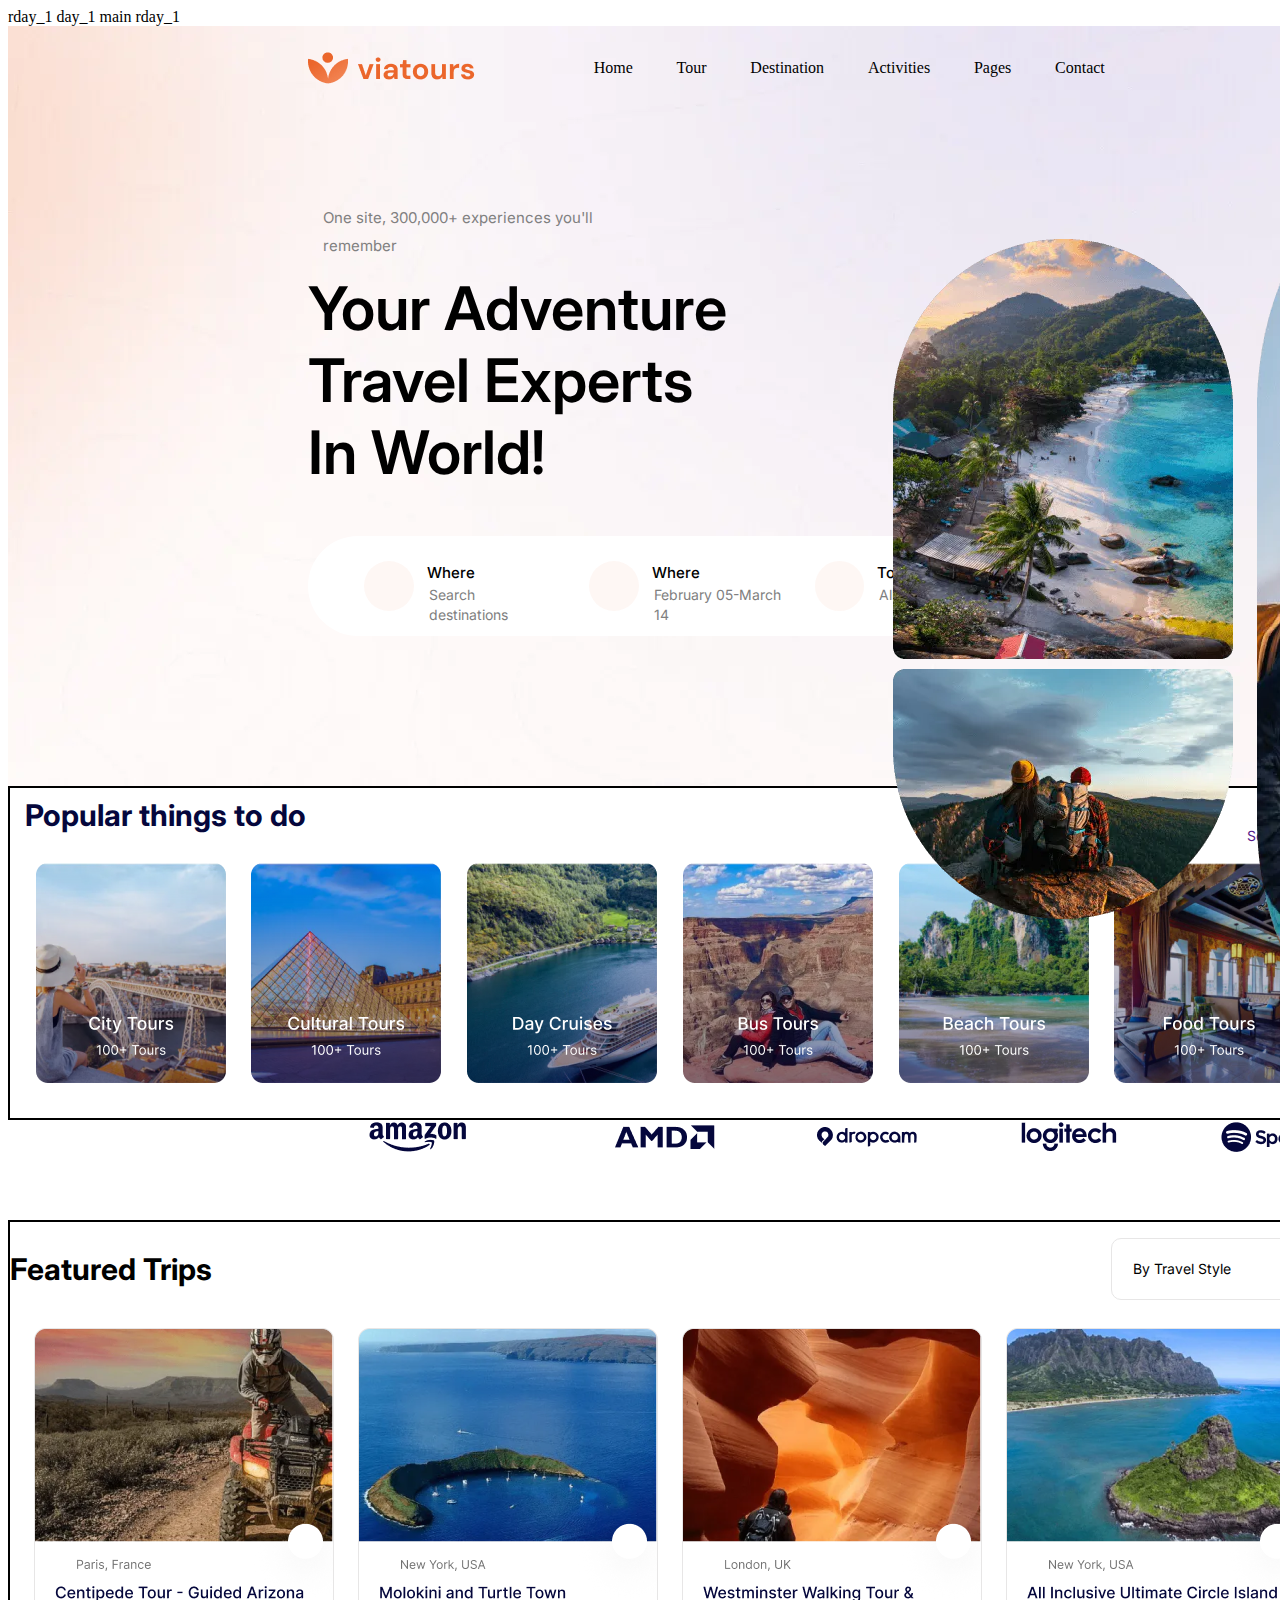
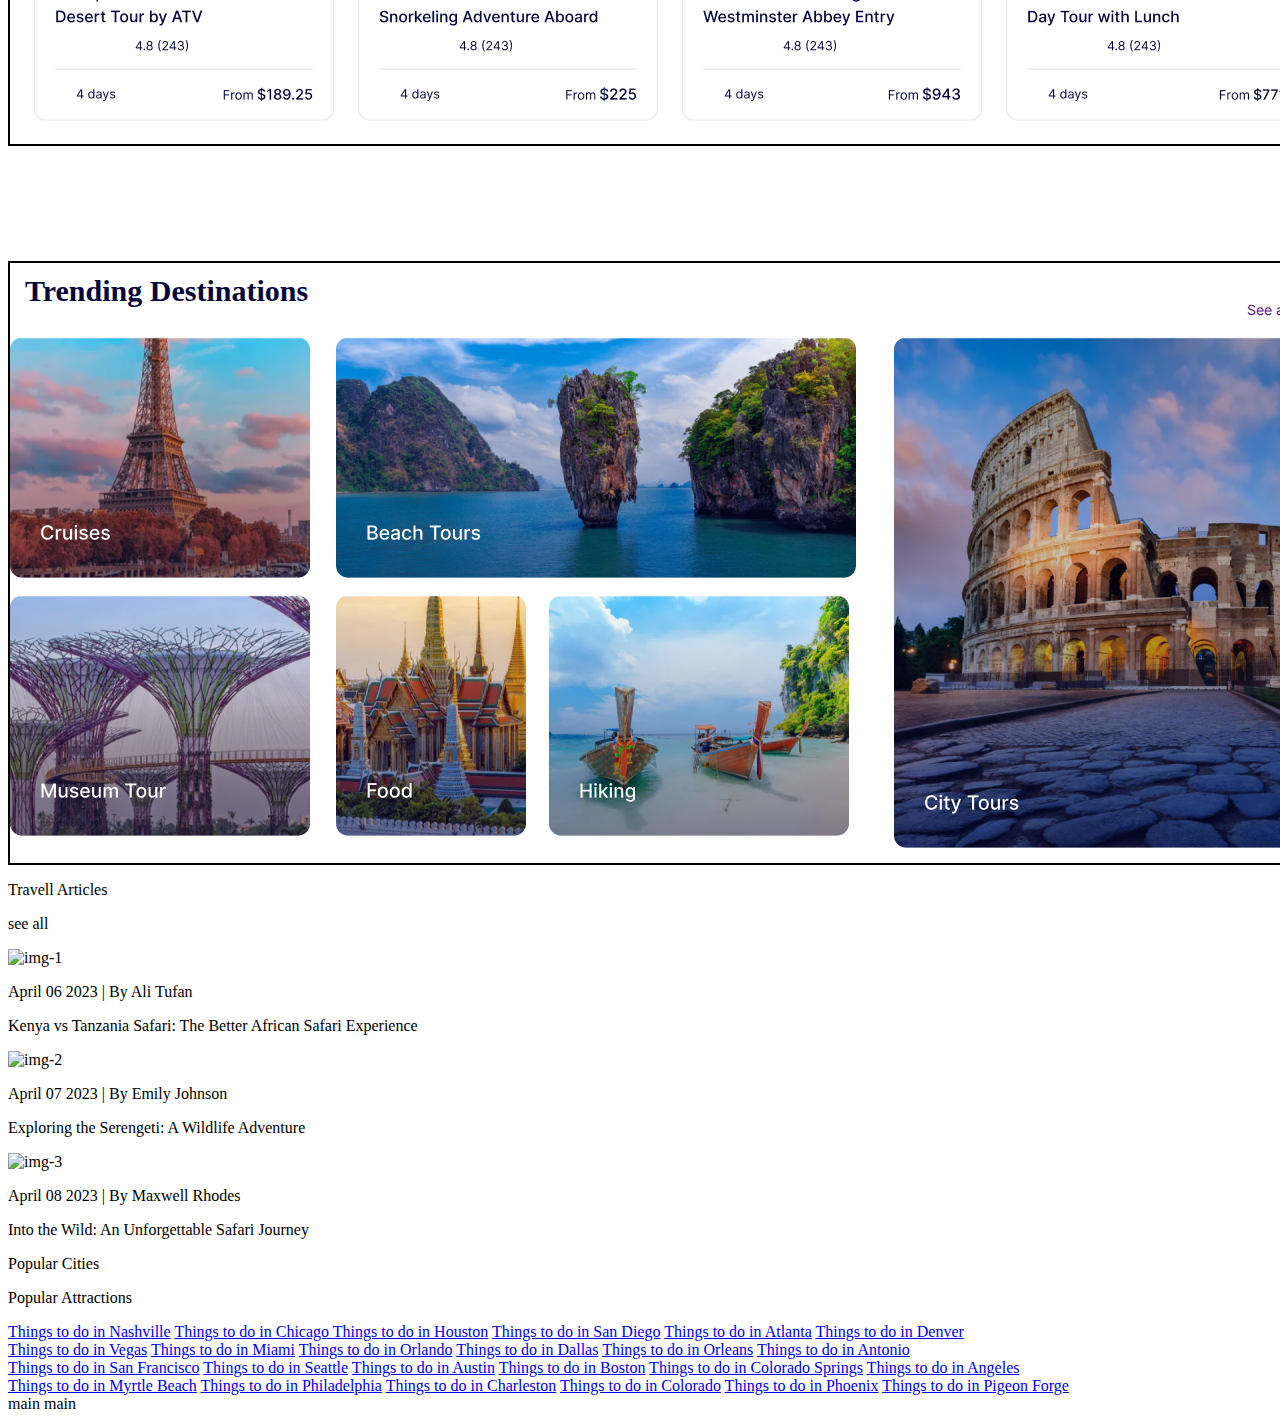
==== commit 04f6be42: "Merge pull request #6 from alfaj7/rday_1" ====
--- a/Figma/index.html
+++ b/Figma/index.html
@@ -5,11 +5,157 @@
     <meta charset="UTF-8">
     <meta name="viewport" content="width=device-width, initial-scale=1.0">
     <title>Document</title>
+ rday_1
     <link rel="stylesheet" href="./styles.css">
 
+
+ day_1
+    <link rel="preconnect" href="https://fonts.googleapis.com">
+<link rel="preconnect" href="https://fonts.gstatic.com" crossorigin>
+<link href="https://fonts.googleapis.com/css2?family=Inter:wght@100..900&display=swap" rel="stylesheet">
+<link rel="stylesheet" href="./styles.css">
+    <style>
+        #c1{
+            width: 1320px;
+            height: 329.98px;
+            border: 2px solid;
+           
+
+        }
+        #b1{
+            display: flex;
+            justify-content: space-between;
+            align-items: center;
+        }
+        #b1>h2{
+            font-family: Inter;
+            font-size: 30px;
+            font-weight: 700;
+            line-height: 45px;
+            letter-spacing: 0em;
+            text-align: left;
+            color: rgba(5, 7, 60, 1);
+            margin-left: 15px;
+            margin-top: 5px;
+
+        }
+        #b1>a{
+            font-family: Inter;
+            font-size: 14px;
+            font-weight: 400;
+            line-height: 28px;
+            letter-spacing: 0em;
+            text-align: left;
+            text-decoration: none;
+            margin-right: 40px;
+            margin-top: 21px;
+        }
+        #b2{
+            display: flex;
+            justify-content: space-evenly;
+            margin-bottom: 15px;
+            
+        }
+        #b2 div{
+                width: 190px;
+                height: 219.98px;
+                
+            
+            padding: 0%;
+        }
+        /* 2nd container styling */
+        #c2{
+            width: 1320px;
+            height: 521.59px;
+            border: 2px solid;
+            margin-top: 100px;
+
+        }
+        #c2b1{
+            display: flex;
+            justify-content: space-between;
+            align-items: center;
+        }
+        #c2b1>h2{
+            font-family: Inter;
+            font-size: 30px;
+            font-weight: 700;
+            line-height: 45px;
+            letter-spacing: 0em;
+            text-align: left;
+
+        }
+        #c2b1>button{
+            font-family: Inter;
+            font-size: 14px;
+            font-weight: 400;
+            line-height: 28px;
+            letter-spacing: 0em;
+            text-align: left;
+            border: 1px solid rgba(231, 230, 230, 1);
+            padding: 16px 98px 16px 21px;
+            box-sizing: border-box;
+            border-radius: 10px;
+            background-color: rgb(255,255,255);
+
+        }
+        #c2b2{
+            display: flex;
+            justify-content: space-evenly;
+            /* margin-bottom: 15px; */
+            
+        }
+        #c2b2 img{
+            margin-top: 10px;
+        }
+
+        /* CONTAINER 3 STYLING */
+        #c3{
+            width: 1320px;
+            height: 600px;
+            margin-top: 115px;
+            border: 2px solid;
+            
+        }
+        #c3b1{
+            display: flex;
+            justify-content: space-between;
+            align-items: center;
+        }
+        #c3>#grid{
+            display: grid;
+            grid-template-areas: "a1 a1 a2 a2 a2 a3 a3"
+                                 "a4 a4 a5 a6 a6 a3 a3";
+        }
+        #c3b1>h2{
+            font-size: 30px;
+            font-weight: 700;
+            line-height: 45px;
+            letter-spacing: 0em;
+            text-align: left;
+            color: rgba(5, 7, 60, 1);
+            margin-left: 15px;
+            margin-top: 5px;
+
+
+        }
+        #c3b1>a{
+            font-family: Inter;
+            font-size: 14px;
+            font-weight: 400;
+            line-height: 28px;
+            letter-spacing: 0em;
+            text-align: left;
+            text-decoration: none;
+            margin-right: 40px;
+            margin-top: 21px;
+        }
+    </style>
+ main
 </head>
 
 <body>
+ rday_1
 
     <div id="main_container">
         <nav>
@@ -89,6 +235,124 @@
       <span><img src="./media/div.d-flex.png" alt=""></span>
     </div>
 </div>
+
+    <!-- FIRST CONTAINER POPULAR THINGS TO DO -->
+    <div id="c1">
+        <div id="b1">
+            <h2>Popular things to do</h2>
+            <a href="">See all</a>
+        </div>
+        <div id="b2">
+            <div><img src="./Link.png" alt=""></div>
+            <div><img src="./Link1.png" alt=""></div>
+            <div><img src="./Link2.png" alt=""></div>
+            <div><img src="./Link3.png" alt=""></div>
+            <div><img src="./Link4.png" alt=""></div>
+            <div><img src="./Link5.png" alt=""></div>
+        </div>
+    </div>
+
+    <!-- 2nd CONTAINER -->
+    <div id="c2">
+        <div id="c2b1">
+            <h2>Featured Trips</h2>
+            <button>By Travel Style</button>
+        </div>
+        <div id="c2b2">
+            <img src="./L1.png" alt="">
+            <img src="./L2.png" alt="">
+            <img src="./L3.png" alt="">
+            <img src="./L4.png" alt="">
+        </div>
+    </div>
+
+    <!-- 3rd Container -->
+
+    <div id="c3">
+        <div id="c3b1">
+            <h2>Trending Destinations</h2>
+            <a href="">See all</a>
+        </div>
+        <div id="grid">
+        <div style="grid-area: a1;"><img src="./Link().png" alt=""></div>
+        <div style="grid-area: a2;"><img src="./Link (1).png" alt=""></div>
+        <div style="grid-area: a3;"><img src="./Link (2).png" alt=""></div>
+        <div style="grid-area: a4;"><img src="./Link (3).png" alt=""></div>
+        <div style="grid-area: a5;"><img src="./Link (4).png" alt=""></div>
+        <div style="grid-area: a6;"><img src="./Link (5).png" alt=""></div>
+    </div>
+    </div>
+
+    <link rel="stylesheet" href="style.css">
+</head>
+<body>
+    <section class="blue-container">
+        <div class="text">
+           <p class="text-1">Travell Articles</p>
+           <p class="text-2">see all</p>
+        </div>
+        <div class="parent">
+            <div class="box">
+                <img src="img-1.png" alt="img-1">
+                <p>April 06 2023 | By Ali Tufan</p>
+                <p>Kenya vs Tanzania Safari: The Better African
+                    Safari Experience</p>
+            </div>
+            <div class="box">
+                <img src="img-2.png" alt="img-2">
+                <p>April 07 2023 | By Emily Johnson</p>
+                <p>Exploring the Serengeti: A Wildlife Adventure</p>
+            </div>
+            <div class="box">
+                <img src="img-3.png" alt="img-3">
+                <p>April 08 2023 | By Maxwell Rhodes</p>
+                <p>Into the Wild: An Unforgettable Safari Journey</p>
+            </div>
+        </div>
+    </section>
+
+    <section class="white-container">
+        <div class="popular">
+            <p id="text-1"><span>Popular Cities</span> </p>
+            <p id="text-2">Popular Attractions</p>
+        </div>
+        <div class="parent2">
+            <div>
+                <a href="#">Things to do in Nashville</a>
+                <a href="#">Things to do in Chicago </a>
+                <a href="#">Things to do in Houston</a>
+                <a href="#">Things to do in San Diego</a>
+                <a href="#">Things to do in Atlanta</a>
+                <a href="#">Things to do in Denver</a>
+            </div>
+            <div>
+                <a href="#">Things to do in Vegas</a>
+                <a href="#">Things to do in Miami</a>
+                <a href="#">Things to do in Orlando</a>
+                <a href="#">Things to do in Dallas</a>
+                <a href="#">Things to do in Orleans</a>
+                <a href="#">Things to do in Antonio</a>
+            </div>
+            <div>
+                <a href="#">Things to do in San Francisco</a>
+                <a href="#">Things to do in Seattle</a>
+                <a href="#">Things to do in Austin</a>
+                <a href="#">Things to do in Boston</a>
+                <a href="#">Things to do in Colorado Springs</a>
+                <a href="#">Things to do in Angeles</a>
+            </div>
+            <div>
+                <a href="#">Things to do in Myrtle Beach</a>
+                <a href="#">Things to do in Philadelphia</a>
+                <a href="#">Things to do in Charleston</a>
+                <a href="#">Things to do in Colorado</a>
+                <a href="#">Things to do in Phoenix</a>
+                <a href="#">Things to do in Pigeon Forge</a>
+            </div>
+        </div>
+    </section>
+  main
+ main
 </body>
 
 </html>--- a/Figma/styles.css
+++ b/Figma/styles.css
@@ -1,3 +1,4 @@
+ rday_1
 body {
   margin: 0;
   padding: 0;
@@ -181,4 +182,125 @@
   display: flex;
   align-items: center;
   justify-content: space-between;
+=======
+#b1 {
+  display: flex;
+  justify-content: space-between;
+  align-items: center;
+}
+#b1 h2 {
+  font-family: Inter;
+  font-size: 30px;
+  font-weight: 700;
+  line-height: 45px;
+  letter-spacing: 0em;
+  text-align: left;
+  color: rgb(5, 7, 60);
+  margin-left: 15px;
+  margin-top: 5px;
+}
+#b1 a {
+  font-family: Inter;
+  font-size: 14px;
+  font-weight: 400;
+  line-height: 28px;
+  letter-spacing: 0em;
+  text-align: left;
+  text-decoration: none;
+  margin-right: 40px;
+  margin-top: 21px;
+}
+
+#b2 {
+  display: flex;
+  justify-content: space-evenly;
+  margin-bottom: 15px;
+}
+#b2 div {
+  width: 190px;
+  height: 219.98px;
+  padding: 0%;
+}
+
+#c1 {
+  width: 1320px;
+  height: 329.98px;
+}
+#c2 {
+  width: 1320px;
+  height: 521.59px;
+  margin-top: 100px;
+}
+#c2 #c2b1 {
+  display: flex;
+  justify-content: space-between;
+  align-items: center;
+}
+#c2 #c2b1 h2 {
+  font-family: Inter;
+  font-size: 30px;
+  font-weight: 700;
+  line-height: 45px;
+  letter-spacing: 0em;
+  text-align: left;
+}
+#c2 #c2b1 button {
+  font-family: Inter;
+  font-size: 14px;
+  font-weight: 400;
+  line-height: 28px;
+  letter-spacing: 0em;
+  text-align: left;
+  border: 1px solid rgb(231, 230, 230);
+  padding: 16px 98px 16px 21px;
+  box-sizing: border-box;
+  border-radius: 10px;
+  background-color: rgb(255, 255, 255);
+}
+#c2 #c2b2 {
+  display: flex;
+  justify-content: space-evenly;
+}
+#c2 #c2b2 img {
+  margin-top: 10px;
+}
+
+#c3 {
+  width: 1320px;
+  height: 600px;
+  margin-top: 115px;
+}
+#c3 #c3b1 {
+  display: flex;
+  justify-content: space-between;
+  align-items: center;
+}
+#c3 #c3b1 h2 {
+  font-size: 30px;
+  font-weight: 700;
+  line-height: 45px;
+  letter-spacing: 0em;
+  text-align: left;
+  color: rgb(5, 7, 60);
+  margin-left: 15px;
+  margin-top: 5px;
+}
+#c3 #c3b1 a {
+  font-family: Inter;
+  font-size: 14px;
+  font-weight: 400;
+  line-height: 28px;
+  letter-spacing: 0em;
+  text-align: left;
+  text-decoration: none;
+  margin-right: 40px;
+  margin-top: 21px;
+}
+#c3 #grid {
+  display: grid;
+  grid-template-areas: "a1 a1 a2 a2 a2 a3 a3" "a4 a4 a5 a6 a6 a3 a3";
+}
+#c3 #grid div img {
+  margin-top: 10px;
+ main
 }/*# sourceMappingURL=styles.css.map */--- a/Figma/styles.css
+++ b/Figma/styles.css
@@ -1,3 +1,4 @@
+ rday_1
 body {
   margin: 0;
   padding: 0;
@@ -181,4 +182,125 @@
   display: flex;
   align-items: center;
   justify-content: space-between;
+=======
+#b1 {
+  display: flex;
+  justify-content: space-between;
+  align-items: center;
+}
+#b1 h2 {
+  font-family: Inter;
+  font-size: 30px;
+  font-weight: 700;
+  line-height: 45px;
+  letter-spacing: 0em;
+  text-align: left;
+  color: rgb(5, 7, 60);
+  margin-left: 15px;
+  margin-top: 5px;
+}
+#b1 a {
+  font-family: Inter;
+  font-size: 14px;
+  font-weight: 400;
+  line-height: 28px;
+  letter-spacing: 0em;
+  text-align: left;
+  text-decoration: none;
+  margin-right: 40px;
+  margin-top: 21px;
+}
+
+#b2 {
+  display: flex;
+  justify-content: space-evenly;
+  margin-bottom: 15px;
+}
+#b2 div {
+  width: 190px;
+  height: 219.98px;
+  padding: 0%;
+}
+
+#c1 {
+  width: 1320px;
+  height: 329.98px;
+}
+#c2 {
+  width: 1320px;
+  height: 521.59px;
+  margin-top: 100px;
+}
+#c2 #c2b1 {
+  display: flex;
+  justify-content: space-between;
+  align-items: center;
+}
+#c2 #c2b1 h2 {
+  font-family: Inter;
+  font-size: 30px;
+  font-weight: 700;
+  line-height: 45px;
+  letter-spacing: 0em;
+  text-align: left;
+}
+#c2 #c2b1 button {
+  font-family: Inter;
+  font-size: 14px;
+  font-weight: 400;
+  line-height: 28px;
+  letter-spacing: 0em;
+  text-align: left;
+  border: 1px solid rgb(231, 230, 230);
+  padding: 16px 98px 16px 21px;
+  box-sizing: border-box;
+  border-radius: 10px;
+  background-color: rgb(255, 255, 255);
+}
+#c2 #c2b2 {
+  display: flex;
+  justify-content: space-evenly;
+}
+#c2 #c2b2 img {
+  margin-top: 10px;
+}
+
+#c3 {
+  width: 1320px;
+  height: 600px;
+  margin-top: 115px;
+}
+#c3 #c3b1 {
+  display: flex;
+  justify-content: space-between;
+  align-items: center;
+}
+#c3 #c3b1 h2 {
+  font-size: 30px;
+  font-weight: 700;
+  line-height: 45px;
+  letter-spacing: 0em;
+  text-align: left;
+  color: rgb(5, 7, 60);
+  margin-left: 15px;
+  margin-top: 5px;
+}
+#c3 #c3b1 a {
+  font-family: Inter;
+  font-size: 14px;
+  font-weight: 400;
+  line-height: 28px;
+  letter-spacing: 0em;
+  text-align: left;
+  text-decoration: none;
+  margin-right: 40px;
+  margin-top: 21px;
+}
+#c3 #grid {
+  display: grid;
+  grid-template-areas: "a1 a1 a2 a2 a2 a3 a3" "a4 a4 a5 a6 a6 a3 a3";
+}
+#c3 #grid div img {
+  margin-top: 10px;
+ main
 }/*# sourceMappingURL=styles.css.map */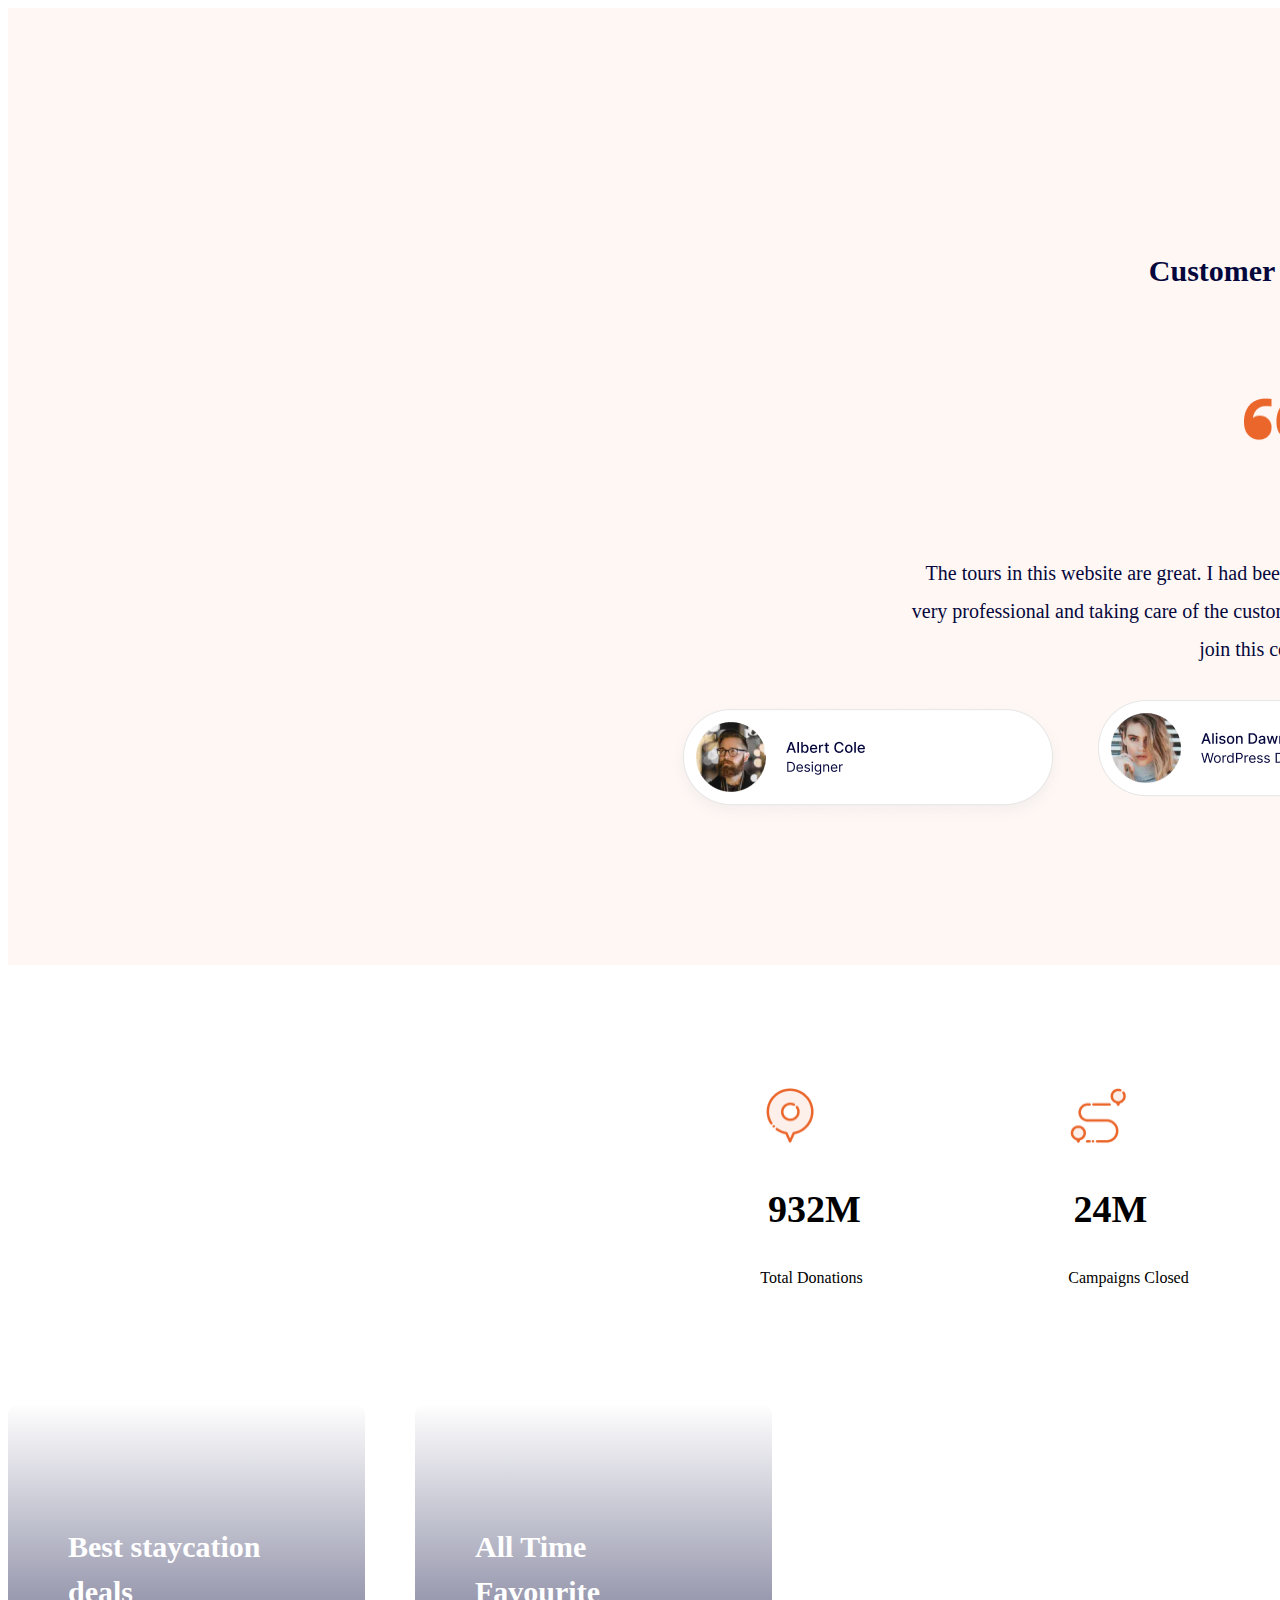
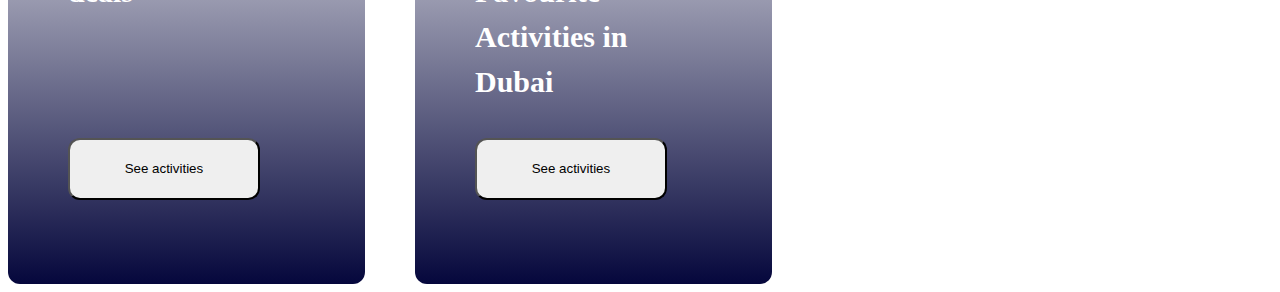
==== commit efa4b155: "Done middle section of figma" ====
--- a/Figma/index.html
+++ b/Figma/index.html
@@ -5,354 +5,63 @@
     <meta charset="UTF-8">
     <meta name="viewport" content="width=device-width, initial-scale=1.0">
     <title>Document</title>
- rday_1
-    <link rel="stylesheet" href="./styles.css">
-
-
- day_1
-    <link rel="preconnect" href="https://fonts.googleapis.com">
-<link rel="preconnect" href="https://fonts.gstatic.com" crossorigin>
-<link href="https://fonts.googleapis.com/css2?family=Inter:wght@100..900&display=swap" rel="stylesheet">
-<link rel="stylesheet" href="./styles.css">
-    <style>
-        #c1{
-            width: 1320px;
-            height: 329.98px;
-            border: 2px solid;
-           
-
-        }
-        #b1{
-            display: flex;
-            justify-content: space-between;
-            align-items: center;
-        }
-        #b1>h2{
-            font-family: Inter;
-            font-size: 30px;
-            font-weight: 700;
-            line-height: 45px;
-            letter-spacing: 0em;
-            text-align: left;
-            color: rgba(5, 7, 60, 1);
-            margin-left: 15px;
-            margin-top: 5px;
-
-        }
-        #b1>a{
-            font-family: Inter;
-            font-size: 14px;
-            font-weight: 400;
-            line-height: 28px;
-            letter-spacing: 0em;
-            text-align: left;
-            text-decoration: none;
-            margin-right: 40px;
-            margin-top: 21px;
-        }
-        #b2{
-            display: flex;
-            justify-content: space-evenly;
-            margin-bottom: 15px;
-            
-        }
-        #b2 div{
-                width: 190px;
-                height: 219.98px;
-                
-            
-            padding: 0%;
-        }
-        /* 2nd container styling */
-        #c2{
-            width: 1320px;
-            height: 521.59px;
-            border: 2px solid;
-            margin-top: 100px;
-
-        }
-        #c2b1{
-            display: flex;
-            justify-content: space-between;
-            align-items: center;
-        }
-        #c2b1>h2{
-            font-family: Inter;
-            font-size: 30px;
-            font-weight: 700;
-            line-height: 45px;
-            letter-spacing: 0em;
-            text-align: left;
-
-        }
-        #c2b1>button{
-            font-family: Inter;
-            font-size: 14px;
-            font-weight: 400;
-            line-height: 28px;
-            letter-spacing: 0em;
-            text-align: left;
-            border: 1px solid rgba(231, 230, 230, 1);
-            padding: 16px 98px 16px 21px;
-            box-sizing: border-box;
-            border-radius: 10px;
-            background-color: rgb(255,255,255);
-
-        }
-        #c2b2{
-            display: flex;
-            justify-content: space-evenly;
-            /* margin-bottom: 15px; */
-            
-        }
-        #c2b2 img{
-            margin-top: 10px;
-        }
-
-        /* CONTAINER 3 STYLING */
-        #c3{
-            width: 1320px;
-            height: 600px;
-            margin-top: 115px;
-            border: 2px solid;
-            
-        }
-        #c3b1{
-            display: flex;
-            justify-content: space-between;
-            align-items: center;
-        }
-        #c3>#grid{
-            display: grid;
-            grid-template-areas: "a1 a1 a2 a2 a2 a3 a3"
-                                 "a4 a4 a5 a6 a6 a3 a3";
-        }
-        #c3b1>h2{
-            font-size: 30px;
-            font-weight: 700;
-            line-height: 45px;
-            letter-spacing: 0em;
-            text-align: left;
-            color: rgba(5, 7, 60, 1);
-            margin-left: 15px;
-            margin-top: 5px;
-
-
-        }
-        #c3b1>a{
-            font-family: Inter;
-            font-size: 14px;
-            font-weight: 400;
-            line-height: 28px;
-            letter-spacing: 0em;
-            text-align: left;
-            text-decoration: none;
-            margin-right: 40px;
-            margin-top: 21px;
-        }
-    </style>
- main
+    <linK rel="stylesheet" href="style.css">
 </head>
 
 <body>
- rday_1
+    <!-- 1 -->
+    <div id="full">
+        <div class="inner">
+            <h2>Customer Reviews</h2>
+            <div class="para">
+                <img src="SVG.png" alt="">
 
-    <div id="main_container">
-        <nav>
-            <div class="b">
-                <img src="./media/Link → logo-1.svg.png" alt="">
+                <p> The tours in this website are great. I had been really enjoy with my family! The team is very
+                    professional and taking care of the customers. Will surely recommend to my freind to join this
+                    company!</p>
+
             </div>
-            <div class="b1">
-                <span>Home</span>
-                <span>Tour</span>
-                <span>Destination</span>
-                <span>Activities</span>
-                <span>Pages</span>
-                <span>Contact</span>
+            <div class="img3">
+                <div><img src="./div.testimonialsPagination__item.png" alt=""></div>
+                <div><img src="./div.testimonialsPagination__item (1).png" alt=""></div>
+                <div><img src="./div.testimonialsPagination__item (2).png" alt=""></div>
             </div>
+        </div>
 
-            <div class="b2">
-                <span>USD</span>
-                <span>Help</span>
-                <span>Sing up</span>
-                <button>Log in</button>
-            </div>
-
-        </nav>
-        <div id="inner_container">
-            <div id="add_container">
-                <p>One site, 300,000+ experiences you'll remember</p>
-                <h1>Your Adventure Travel Experts In World!</h1>
-                <!-- <span><img src="./media/Heading 1 → brush.svg.png" alt=""></span> -->
-                
-
-                <div class="item1">
-                    <div class="b">
-                        <div class="b1"></div>
-                        <div class="b2">
-                            <h5>Where</h5>
-                            <p>Search destinations</p>
-                        </div>
-                    </div>
-                    <div class="b">
-                        <div class="b1"></div>
-                        <div class="b2">
-                            <h5>Where</h5>
-                            <p>February 05-March 14</p>
-                        </div>
-                    </div>
-                    <div class="b">
-                        <div class="b1"></div>
-                        <div class="b2">
-                            <h5>Tour Type</h5>
-                            <p>All tour</p>
-                        </div>
-                    </div>
-                </div>
-            </div>
-
-            <div id="img1">
-                <img src="./media/header (1).png" alt="">
-            </div>
-            <div id="img2">
-                <img src="./media/header (3).png" alt="">
-            </div>
-            <div id="img3">
-                <img src="./media/header (2).png" alt="">
-            </div>
-
+    </div>
+    <!-- 2 -->
+    <div class="items">
+        <div><img src="./1.svg.png" alt="">
+            <h2>932M</h2>
+            <p>Total Donations</p>
         </div>
-       
-
-   
-
-    <div id="brands">
-      <span><img src="./media/div.d-flex.png" alt=""></span>
-      <span><img src="./media/2.svg.png" alt=""></span>
-      <span><img src="./media/4.svg.png" alt=""></span>
-      <span><img src="./media/5.svg.png" alt=""></span>
-      <span><img src="./media/6.svg.png" alt=""></span>
-      <span><img src="./media/div.d-flex.png" alt=""></span>
-    </div>
-</div>
-
-    <!-- FIRST CONTAINER POPULAR THINGS TO DO -->
-    <div id="c1">
-        <div id="b1">
-            <h2>Popular things to do</h2>
-            <a href="">See all</a>
+        <div><img src="./text.png" alt="">
+            <h2>24M</h2>
+            <p>Campaigns Closed</p>
         </div>
-        <div id="b2">
-            <div><img src="./Link.png" alt=""></div>
-            <div><img src="./Link1.png" alt=""></div>
-            <div><img src="./Link2.png" alt=""></div>
-            <div><img src="./Link3.png" alt=""></div>
-            <div><img src="./Link4.png" alt=""></div>
-            <div><img src="./Link5.png" alt=""></div>
+        <div><img src="./text (1).png" alt="">
+            <h2>10M</h2>
+            <p>Happy People</p>
+        </div>
+        <div><img src="./text (2).png" alt="">
+            <h2>65M</h2>
+            <p>Our Volunteers</p>
         </div>
     </div>
+    <!-- 3 -->
+    <div class="part">
+        <div class="part1">
+            <h3>Best staycation
+                deals</h3>
+            <button>See activities</button>
+        </div>
+        <div class="part1">
+            <h3>All Time Favourite
+                Activities in Dubai</h3>
+            <button>See activities</button>
+        </div>
 
-    <!-- 2nd CONTAINER -->
-    <div id="c2">
-        <div id="c2b1">
-            <h2>Featured Trips</h2>
-            <button>By Travel Style</button>
-        </div>
-        <div id="c2b2">
-            <img src="./L1.png" alt="">
-            <img src="./L2.png" alt="">
-            <img src="./L3.png" alt="">
-            <img src="./L4.png" alt="">
-        </div>
     </div>
-
-    <!-- 3rd Container -->
-
-    <div id="c3">
-        <div id="c3b1">
-            <h2>Trending Destinations</h2>
-            <a href="">See all</a>
-        </div>
-        <div id="grid">
-        <div style="grid-area: a1;"><img src="./Link().png" alt=""></div>
-        <div style="grid-area: a2;"><img src="./Link (1).png" alt=""></div>
-        <div style="grid-area: a3;"><img src="./Link (2).png" alt=""></div>
-        <div style="grid-area: a4;"><img src="./Link (3).png" alt=""></div>
-        <div style="grid-area: a5;"><img src="./Link (4).png" alt=""></div>
-        <div style="grid-area: a6;"><img src="./Link (5).png" alt=""></div>
-    </div>
-    </div>
-
-    <link rel="stylesheet" href="style.css">
-</head>
-<body>
-    <section class="blue-container">
-        <div class="text">
-           <p class="text-1">Travell Articles</p>
-           <p class="text-2">see all</p>
-        </div>
-        <div class="parent">
-            <div class="box">
-                <img src="img-1.png" alt="img-1">
-                <p>April 06 2023 | By Ali Tufan</p>
-                <p>Kenya vs Tanzania Safari: The Better African
-                    Safari Experience</p>
-            </div>
-            <div class="box">
-                <img src="img-2.png" alt="img-2">
-                <p>April 07 2023 | By Emily Johnson</p>
-                <p>Exploring the Serengeti: A Wildlife Adventure</p>
-            </div>
-            <div class="box">
-                <img src="img-3.png" alt="img-3">
-                <p>April 08 2023 | By Maxwell Rhodes</p>
-                <p>Into the Wild: An Unforgettable Safari Journey</p>
-            </div>
-        </div>
-    </section>
-
-    <section class="white-container">
-        <div class="popular">
-            <p id="text-1"><span>Popular Cities</span> </p>
-            <p id="text-2">Popular Attractions</p>
-        </div>
-        <div class="parent2">
-            <div>
-                <a href="#">Things to do in Nashville</a>
-                <a href="#">Things to do in Chicago </a>
-                <a href="#">Things to do in Houston</a>
-                <a href="#">Things to do in San Diego</a>
-                <a href="#">Things to do in Atlanta</a>
-                <a href="#">Things to do in Denver</a>
-            </div>
-            <div>
-                <a href="#">Things to do in Vegas</a>
-                <a href="#">Things to do in Miami</a>
-                <a href="#">Things to do in Orlando</a>
-                <a href="#">Things to do in Dallas</a>
-                <a href="#">Things to do in Orleans</a>
-                <a href="#">Things to do in Antonio</a>
-            </div>
-            <div>
-                <a href="#">Things to do in San Francisco</a>
-                <a href="#">Things to do in Seattle</a>
-                <a href="#">Things to do in Austin</a>
-                <a href="#">Things to do in Boston</a>
-                <a href="#">Things to do in Colorado Springs</a>
-                <a href="#">Things to do in Angeles</a>
-            </div>
-            <div>
-                <a href="#">Things to do in Myrtle Beach</a>
-                <a href="#">Things to do in Philadelphia</a>
-                <a href="#">Things to do in Charleston</a>
-                <a href="#">Things to do in Colorado</a>
-                <a href="#">Things to do in Phoenix</a>
-                <a href="#">Things to do in Pigeon Forge</a>
-            </div>
-        </div>
-    </section>
-  main
- main
 </body>
 
 </html>--- a/Figma/style.css
+++ b/Figma/style.css
@@ -0,0 +1,209 @@
+#full {
+  width: 1920px;
+  height: 716.5px;
+  top: 2986.58px;
+  padding: 120px 300px 120px 300px;
+  background-color: rgba(235, 102, 43, 0.0509803922);
+}
+#full .inner {
+  width: 1320px;
+  height: 476.5px;
+  margin-top: 120px;
+  margin-left: 300px;
+}
+#full .inner .img3 {
+  display: flex;
+  justify-content: center;
+  gap: 30px;
+  margin-top: 80px;
+}
+#full .inner .img3 > img:nth-child(1) {
+  width: 370px;
+  height: 96px;
+  margin-top: 380.5px;
+  margin-left: 75px;
+  padding: 13px 187.36px 13px 13px;
+  border-radius: 200px;
+  border: 1px;
+  background-color: #FFFFFF;
+}
+#full .inner .img3 > img:nth-child(2) {
+  width: 370px;
+  height: 96px;
+  margin-top: 380.5px;
+  margin-left: 475px;
+  padding: 13px 127.8px 13px 13px;
+  border-radius: 200px;
+  border: 1px;
+  border: 1px solid #E7E6E6;
+}
+#full .inner .img3 > img:nth-child(3) {
+  width: 370px;
+  height: 96px;
+  margin-top: 380.5px;
+  margin-left: 875px;
+  padding: 13px 131.09px 13px 13px;
+  border-radius: 200px;
+  border: 1px;
+  border: 1px solid #E7E6E6;
+  background-color: #FFFFFF;
+}
+#full .inner h2 {
+  width: 271.5px;
+  height: 45px;
+  margin-left: 524.34px;
+  font-family: Inter;
+  font-size: 30px;
+  font-weight: 700;
+  line-height: 45px;
+  letter-spacing: 0em;
+  text-align: center;
+  color: #05073C;
+}
+#full .inner .para {
+  width: 740px;
+  height: 215.5px;
+  margin-top: 105px;
+  margin-left: 290px;
+  padding: 0px 5.89px 6.5px 6.09px;
+}
+#full .inner .para img {
+  width: 60px;
+  height: 43px;
+  margin-left: 340px;
+  padding: 0px 0px 0.93px 0px;
+}
+#full .inner .para p {
+  width: 728.02px;
+  height: 101px;
+  margin-top: 108px;
+  margin-left: 6.09px;
+  font-family: Inter;
+  font-size: 20px;
+  font-weight: 500;
+  line-height: 38px;
+  letter-spacing: 0em;
+  text-align: center;
+  color: #05073C;
+}
+
+.items {
+  display: flex;
+  width: auto;
+  justify-content: center;
+  width: 2520px;
+  margin-top: 120px;
+  gap: 200px;
+}
+.items div:nth-child(1) img {
+  width: 60px;
+  height: 61px;
+  left: 435px;
+}
+.items div:nth-child(2) img {
+  width: 60px;
+  height: 61px;
+  top: 3823.08px;
+  left: 765px;
+}
+.items div:nth-child(3) img {
+  width: 60px;
+  height: 61px;
+  top: 3823.08px;
+  left: 1095px;
+}
+.items div:nth-child(4) img {
+  width: 60px;
+  height: 61px;
+  top: 3823.08px;
+  left: 1425px;
+}
+.items div:nth-child(1) h2 {
+  width: 107.92px;
+  height: 56px;
+  top: 3914.08px;
+  left: 411.14px;
+  font-family: Inter;
+  font-size: 38px;
+  font-weight: 700;
+  line-height: 56px;
+  letter-spacing: 0em;
+  text-align: center;
+}
+.items div:nth-child(2) h2 {
+  width: 84.45px;
+  height: 56px;
+  top: 3914.08px;
+  left: 752.88px;
+  font-family: Inter;
+  font-size: 38px;
+  font-weight: 700;
+  line-height: 56px;
+  letter-spacing: 0em;
+  text-align: center;
+}
+.items div:nth-child(3) h2 {
+  width: 78.37px;
+  height: 56px;
+  top: 3914.08px;
+  left: 1085.91px;
+  font-family: Inter;
+  font-size: 37px;
+  font-weight: 700;
+  line-height: 56px;
+  letter-spacing: 0em;
+  text-align: center;
+}
+.items div:nth-child(4) h2 {
+  font-family: Inter;
+  font-size: 38px;
+  font-weight: 700;
+  line-height: 56px;
+  letter-spacing: 0em;
+  text-align: center;
+  width: 85.04px;
+  height: 56px;
+  top: 3914.08px;
+  left: 1412.58px;
+}
+
+.part {
+  display: flex;
+  justify-content: center;
+  gap: 50px;
+  margin-right: 500px;
+  margin-top: 100px;
+}
+.part .part1 {
+  width: 630px;
+  height: 390.13px;
+  top: 4112.58px;
+  left: 315px;
+  border-radius: 12px;
+  opacity: 0.5px;
+  background: linear-gradient(180deg, rgba(5, 7, 60, 0) 0%, #05073C 100%);
+  padding-left: 60px;
+  padding-top: 91px;
+}
+.part .part1 > h3 {
+  width: 228.93px;
+  height: 84px;
+  top: 4203.7px;
+  left: 375px;
+  font-family: Inter;
+  font-size: 30px;
+  font-weight: 700;
+  line-height: 45px;
+  letter-spacing: 0em;
+  text-align: left;
+  color: #FFFFFF;
+}
+.part .part1 > button {
+  width: 191.84px;
+  height: 62px;
+  top: 4380.7px;
+  left: 1035px;
+  padding: 17px, 35.8px, 17px, 36px;
+  border-radius: 12px;
+  margin-top: 100px;
+}/*# sourceMappingURL=style.css.map */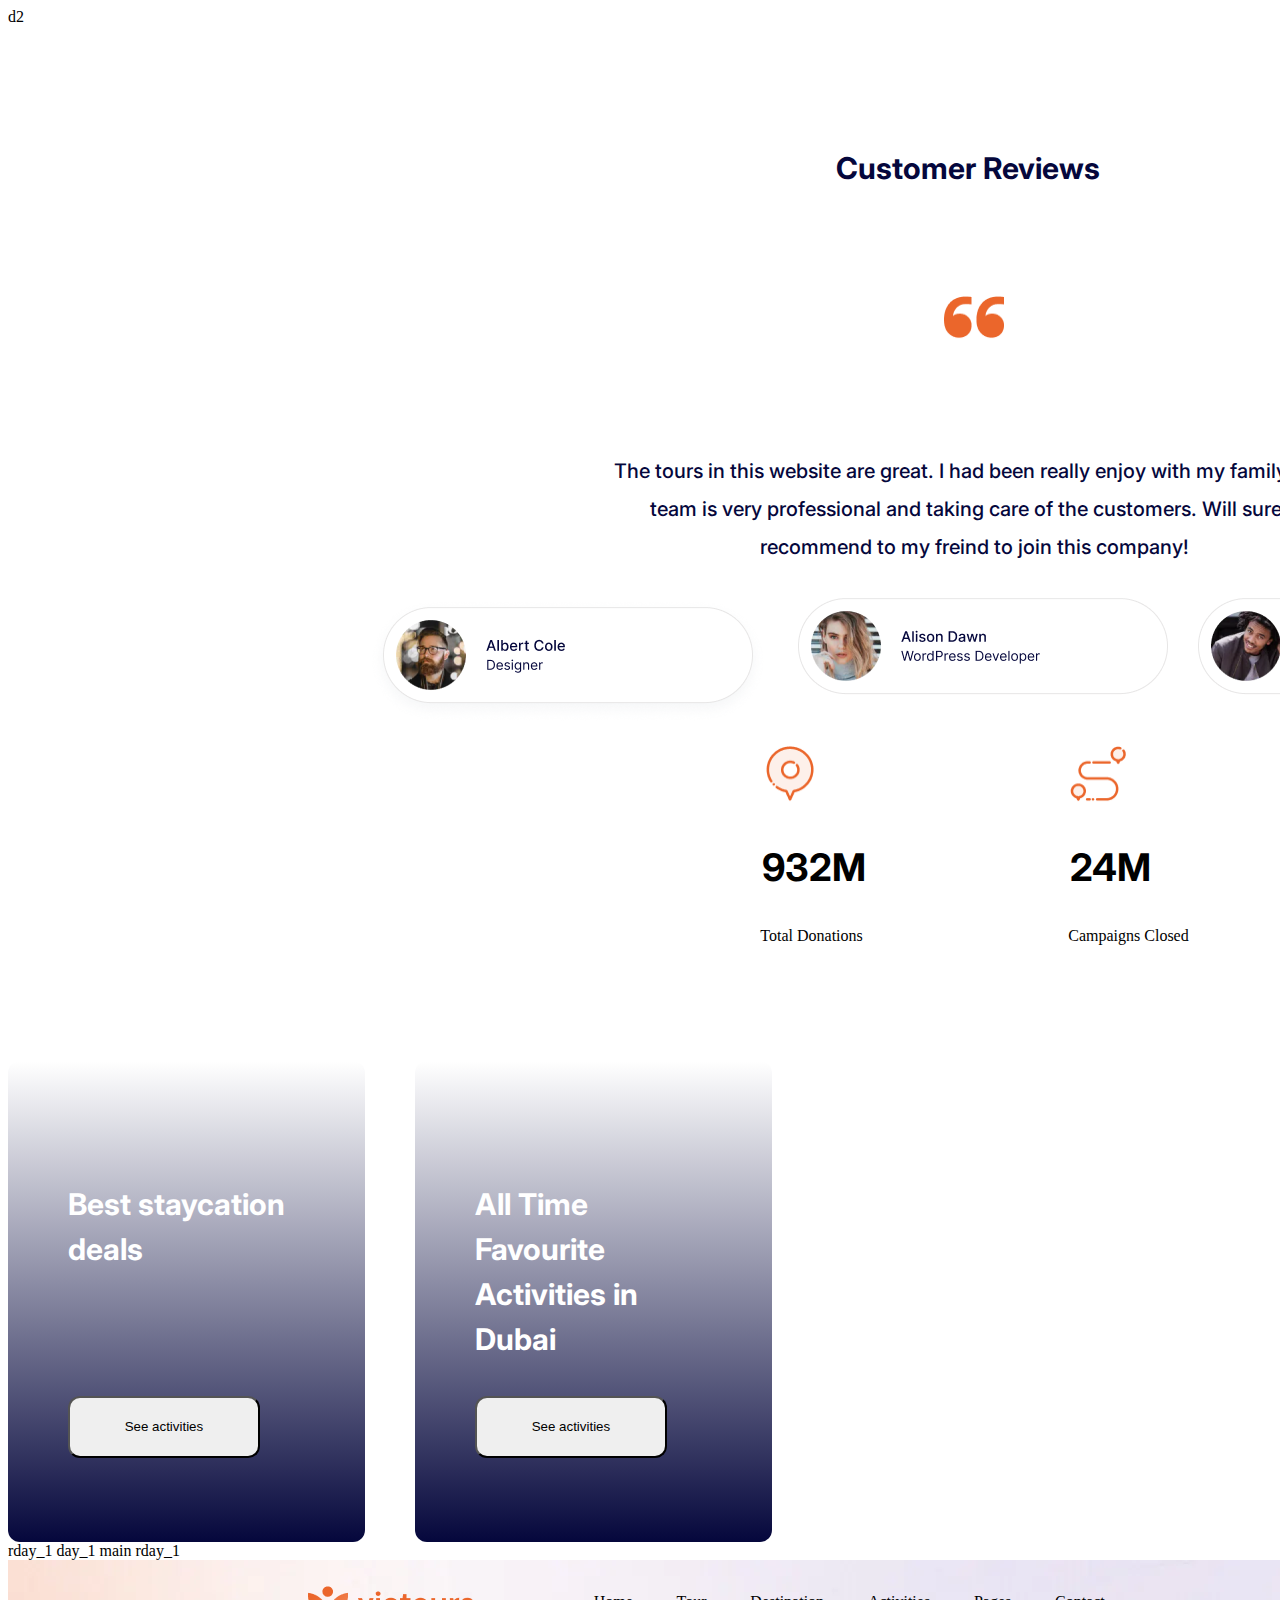
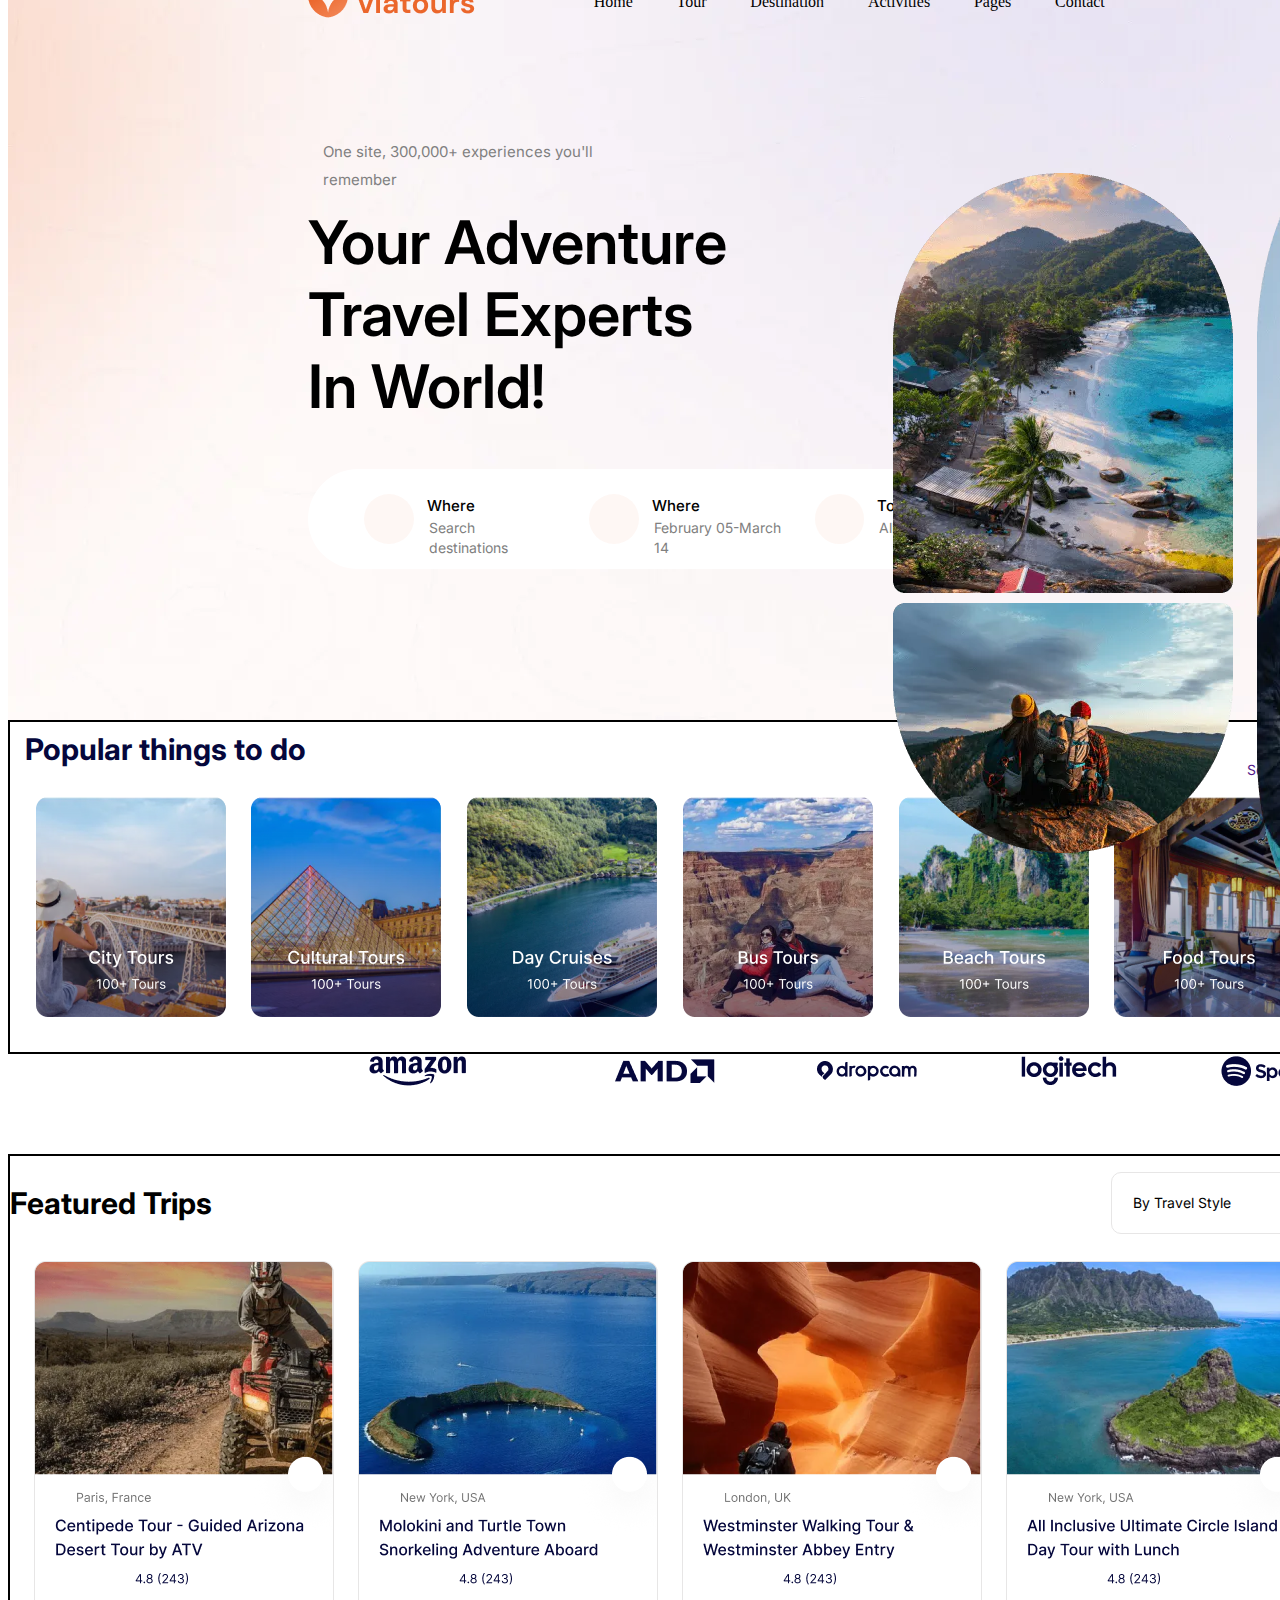
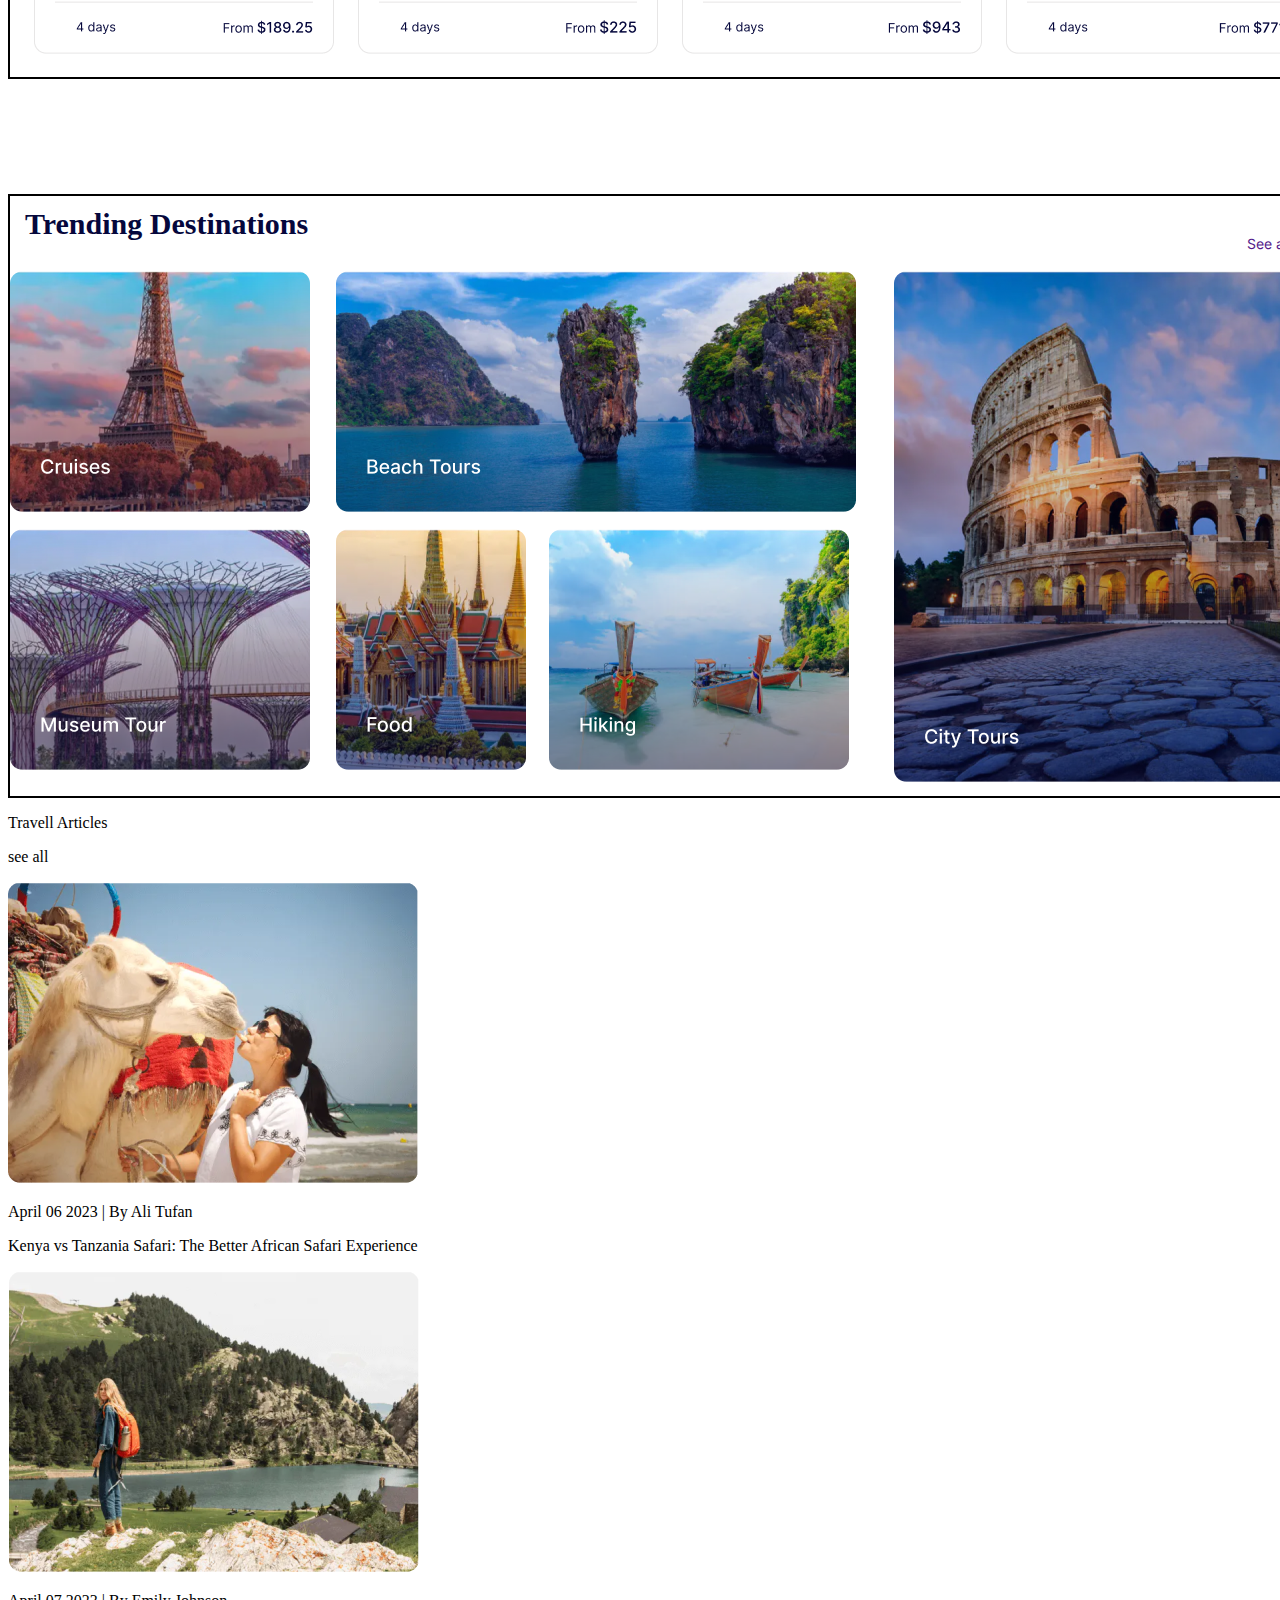
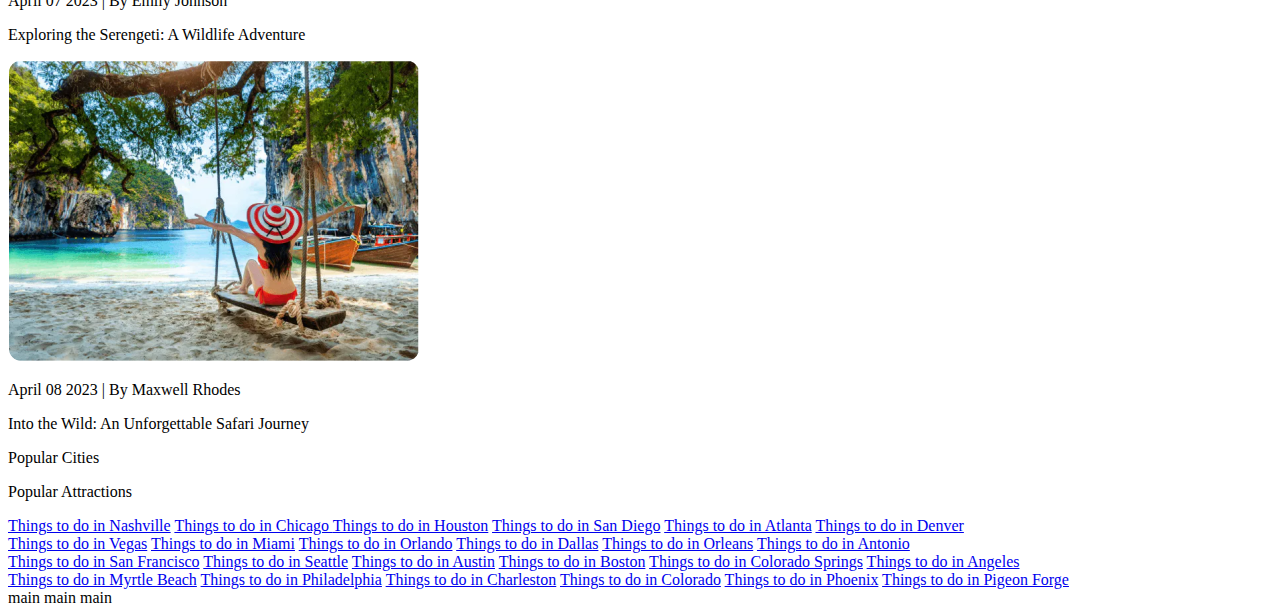
==== commit 53ef2a30: "Merge branch 'main' into d2" ====
--- a/Figma/index.html
+++ b/Figma/index.html
@@ -5,6 +5,7 @@
     <meta charset="UTF-8">
     <meta name="viewport" content="width=device-width, initial-scale=1.0">
     <title>Document</title>
+ d2
     <linK rel="stylesheet" href="style.css">
 </head>
 
@@ -62,6 +63,356 @@
         </div>
 
     </div>
+
+ rday_1
+    <link rel="stylesheet" href="./styles.css">
+
+
+ day_1
+    <link rel="preconnect" href="https://fonts.googleapis.com">
+<link rel="preconnect" href="https://fonts.gstatic.com" crossorigin>
+<link href="https://fonts.googleapis.com/css2?family=Inter:wght@100..900&display=swap" rel="stylesheet">
+<link rel="stylesheet" href="./styles.css">
+    <style>
+        #c1{
+            width: 1320px;
+            height: 329.98px;
+            border: 2px solid;
+           
+
+        }
+        #b1{
+            display: flex;
+            justify-content: space-between;
+            align-items: center;
+        }
+        #b1>h2{
+            font-family: Inter;
+            font-size: 30px;
+            font-weight: 700;
+            line-height: 45px;
+            letter-spacing: 0em;
+            text-align: left;
+            color: rgba(5, 7, 60, 1);
+            margin-left: 15px;
+            margin-top: 5px;
+
+        }
+        #b1>a{
+            font-family: Inter;
+            font-size: 14px;
+            font-weight: 400;
+            line-height: 28px;
+            letter-spacing: 0em;
+            text-align: left;
+            text-decoration: none;
+            margin-right: 40px;
+            margin-top: 21px;
+        }
+        #b2{
+            display: flex;
+            justify-content: space-evenly;
+            margin-bottom: 15px;
+            
+        }
+        #b2 div{
+                width: 190px;
+                height: 219.98px;
+                
+            
+            padding: 0%;
+        }
+        /* 2nd container styling */
+        #c2{
+            width: 1320px;
+            height: 521.59px;
+            border: 2px solid;
+            margin-top: 100px;
+
+        }
+        #c2b1{
+            display: flex;
+            justify-content: space-between;
+            align-items: center;
+        }
+        #c2b1>h2{
+            font-family: Inter;
+            font-size: 30px;
+            font-weight: 700;
+            line-height: 45px;
+            letter-spacing: 0em;
+            text-align: left;
+
+        }
+        #c2b1>button{
+            font-family: Inter;
+            font-size: 14px;
+            font-weight: 400;
+            line-height: 28px;
+            letter-spacing: 0em;
+            text-align: left;
+            border: 1px solid rgba(231, 230, 230, 1);
+            padding: 16px 98px 16px 21px;
+            box-sizing: border-box;
+            border-radius: 10px;
+            background-color: rgb(255,255,255);
+
+        }
+        #c2b2{
+            display: flex;
+            justify-content: space-evenly;
+            /* margin-bottom: 15px; */
+            
+        }
+        #c2b2 img{
+            margin-top: 10px;
+        }
+
+        /* CONTAINER 3 STYLING */
+        #c3{
+            width: 1320px;
+            height: 600px;
+            margin-top: 115px;
+            border: 2px solid;
+            
+        }
+        #c3b1{
+            display: flex;
+            justify-content: space-between;
+            align-items: center;
+        }
+        #c3>#grid{
+            display: grid;
+            grid-template-areas: "a1 a1 a2 a2 a2 a3 a3"
+                                 "a4 a4 a5 a6 a6 a3 a3";
+        }
+        #c3b1>h2{
+            font-size: 30px;
+            font-weight: 700;
+            line-height: 45px;
+            letter-spacing: 0em;
+            text-align: left;
+            color: rgba(5, 7, 60, 1);
+            margin-left: 15px;
+            margin-top: 5px;
+
+
+        }
+        #c3b1>a{
+            font-family: Inter;
+            font-size: 14px;
+            font-weight: 400;
+            line-height: 28px;
+            letter-spacing: 0em;
+            text-align: left;
+            text-decoration: none;
+            margin-right: 40px;
+            margin-top: 21px;
+        }
+    </style>
+ main
+</head>
+
+<body>
+ rday_1
+
+    <div id="main_container">
+        <nav>
+            <div class="b">
+                <img src="./media/Link → logo-1.svg.png" alt="">
+            </div>
+            <div class="b1">
+                <span>Home</span>
+                <span>Tour</span>
+                <span>Destination</span>
+                <span>Activities</span>
+                <span>Pages</span>
+                <span>Contact</span>
+            </div>
+
+            <div class="b2">
+                <span>USD</span>
+                <span>Help</span>
+                <span>Sing up</span>
+                <button>Log in</button>
+            </div>
+
+        </nav>
+        <div id="inner_container">
+            <div id="add_container">
+                <p>One site, 300,000+ experiences you'll remember</p>
+                <h1>Your Adventure Travel Experts In World!</h1>
+                <!-- <span><img src="./media/Heading 1 → brush.svg.png" alt=""></span> -->
+                
+
+                <div class="item1">
+                    <div class="b">
+                        <div class="b1"></div>
+                        <div class="b2">
+                            <h5>Where</h5>
+                            <p>Search destinations</p>
+                        </div>
+                    </div>
+                    <div class="b">
+                        <div class="b1"></div>
+                        <div class="b2">
+                            <h5>Where</h5>
+                            <p>February 05-March 14</p>
+                        </div>
+                    </div>
+                    <div class="b">
+                        <div class="b1"></div>
+                        <div class="b2">
+                            <h5>Tour Type</h5>
+                            <p>All tour</p>
+                        </div>
+                    </div>
+                </div>
+            </div>
+
+            <div id="img1">
+                <img src="./media/header (1).png" alt="">
+            </div>
+            <div id="img2">
+                <img src="./media/header (3).png" alt="">
+            </div>
+            <div id="img3">
+                <img src="./media/header (2).png" alt="">
+            </div>
+
+        </div>
+       
+
+   
+
+    <div id="brands">
+      <span><img src="./media/div.d-flex.png" alt=""></span>
+      <span><img src="./media/2.svg.png" alt=""></span>
+      <span><img src="./media/4.svg.png" alt=""></span>
+      <span><img src="./media/5.svg.png" alt=""></span>
+      <span><img src="./media/6.svg.png" alt=""></span>
+      <span><img src="./media/div.d-flex.png" alt=""></span>
+    </div>
+</div>
+
+    <!-- FIRST CONTAINER POPULAR THINGS TO DO -->
+    <div id="c1">
+        <div id="b1">
+            <h2>Popular things to do</h2>
+            <a href="">See all</a>
+        </div>
+        <div id="b2">
+            <div><img src="./Link.png" alt=""></div>
+            <div><img src="./Link1.png" alt=""></div>
+            <div><img src="./Link2.png" alt=""></div>
+            <div><img src="./Link3.png" alt=""></div>
+            <div><img src="./Link4.png" alt=""></div>
+            <div><img src="./Link5.png" alt=""></div>
+        </div>
+    </div>
+
+    <!-- 2nd CONTAINER -->
+    <div id="c2">
+        <div id="c2b1">
+            <h2>Featured Trips</h2>
+            <button>By Travel Style</button>
+        </div>
+        <div id="c2b2">
+            <img src="./L1.png" alt="">
+            <img src="./L2.png" alt="">
+            <img src="./L3.png" alt="">
+            <img src="./L4.png" alt="">
+        </div>
+    </div>
+
+    <!-- 3rd Container -->
+
+    <div id="c3">
+        <div id="c3b1">
+            <h2>Trending Destinations</h2>
+            <a href="">See all</a>
+        </div>
+        <div id="grid">
+        <div style="grid-area: a1;"><img src="./Link().png" alt=""></div>
+        <div style="grid-area: a2;"><img src="./Link (1).png" alt=""></div>
+        <div style="grid-area: a3;"><img src="./Link (2).png" alt=""></div>
+        <div style="grid-area: a4;"><img src="./Link (3).png" alt=""></div>
+        <div style="grid-area: a5;"><img src="./Link (4).png" alt=""></div>
+        <div style="grid-area: a6;"><img src="./Link (5).png" alt=""></div>
+    </div>
+    </div>
+
+    <link rel="stylesheet" href="style.css">
+</head>
+<body>
+    <section class="blue-container">
+        <div class="text">
+           <p class="text-1">Travell Articles</p>
+           <p class="text-2">see all</p>
+        </div>
+        <div class="parent">
+            <div class="box">
+                <img src="img-1.png" alt="img-1">
+                <p>April 06 2023 | By Ali Tufan</p>
+                <p>Kenya vs Tanzania Safari: The Better African
+                    Safari Experience</p>
+            </div>
+            <div class="box">
+                <img src="img-2.png" alt="img-2">
+                <p>April 07 2023 | By Emily Johnson</p>
+                <p>Exploring the Serengeti: A Wildlife Adventure</p>
+            </div>
+            <div class="box">
+                <img src="img-3.png" alt="img-3">
+                <p>April 08 2023 | By Maxwell Rhodes</p>
+                <p>Into the Wild: An Unforgettable Safari Journey</p>
+            </div>
+        </div>
+    </section>
+
+    <section class="white-container">
+        <div class="popular">
+            <p id="text-1"><span>Popular Cities</span> </p>
+            <p id="text-2">Popular Attractions</p>
+        </div>
+        <div class="parent2">
+            <div>
+                <a href="#">Things to do in Nashville</a>
+                <a href="#">Things to do in Chicago </a>
+                <a href="#">Things to do in Houston</a>
+                <a href="#">Things to do in San Diego</a>
+                <a href="#">Things to do in Atlanta</a>
+                <a href="#">Things to do in Denver</a>
+            </div>
+            <div>
+                <a href="#">Things to do in Vegas</a>
+                <a href="#">Things to do in Miami</a>
+                <a href="#">Things to do in Orlando</a>
+                <a href="#">Things to do in Dallas</a>
+                <a href="#">Things to do in Orleans</a>
+                <a href="#">Things to do in Antonio</a>
+            </div>
+            <div>
+                <a href="#">Things to do in San Francisco</a>
+                <a href="#">Things to do in Seattle</a>
+                <a href="#">Things to do in Austin</a>
+                <a href="#">Things to do in Boston</a>
+                <a href="#">Things to do in Colorado Springs</a>
+                <a href="#">Things to do in Angeles</a>
+            </div>
+            <div>
+                <a href="#">Things to do in Myrtle Beach</a>
+                <a href="#">Things to do in Philadelphia</a>
+                <a href="#">Things to do in Charleston</a>
+                <a href="#">Things to do in Colorado</a>
+                <a href="#">Things to do in Phoenix</a>
+                <a href="#">Things to do in Pigeon Forge</a>
+            </div>
+        </div>
+    </section>
+  main
+ main
+ main
 </body>
 
 </html>--- a/Figma/style.css
+++ b/Figma/style.css
@@ -1,3 +1,4 @@
+ d2
 #full {
   width: 1920px;
   height: 716.5px;
@@ -206,4 +207,79 @@
   padding: 17px, 35.8px, 17px, 36px;
   border-radius: 12px;
   margin-top: 100px;
+=======
+.blue-container {
+  background-color: #05073C;
+  padding-bottom: 10px;
+}
+.blue-container .parent {
+  display: flex;
+  justify-content: center;
+  align-items: center;
+  margin: 5px 300px 105px 300px;
+}
+.blue-container .parent .box {
+  margin: 0px 15px;
+}
+.blue-container .parent .box p {
+  width: 315px;
+  color: white;
+  font-size: 17px;
+}
+.blue-container .text {
+  display: flex;
+  justify-content: space-between;
+  align-items: center;
+  color: white;
+  padding: 110px 170px 0px 170px;
+}
+.blue-container .text .text-1 {
+  font-size: 29px;
+  font-weight: 700;
+}
+.blue-container .text .text-2 {
+  font-size: 14px;
+  font-weight: 400;
+}
+.blue-container div img {
+  width: 409.98px;
+  height: 299.98px;
+  top: 95px;
+  left: 15px;
+}
+
+.white-container .parent2 {
+  display: flex;
+  justify-content: center;
+  align-items: center;
+  margin: 5px 300px 105px 300px;
+}
+.white-container .parent2 a {
+  flex-wrap: wrap;
+  text-decoration: none;
+  cursor: pointer;
+  color: black;
+  font-size: 14.41px;
+  font-weight: 400;
+  margin: 13.12px;
+  padding: 30px 1px 30px 10px;
+  gap: 4px;
+}
+.white-container .popular {
+  display: flex;
+  margin-left: 320px;
+  align-items: center;
+}
+.white-container .popular #text-2 {
+  margin-left: 20px;
+  color: #5b5858;
+  font-size: 30px;
+  font-weight: 700;
+}
+.white-container .popular #text-1 span {
+  border-bottom: 2px solid black;
+  font-weight: 700;
+  padding: 6px;
+  font-size: 29px;
+ main
 }/*# sourceMappingURL=style.css.map */--- a/Figma/styles.css
+++ b/Figma/styles.css
@@ -0,0 +1,306 @@
+ rday_1
+body {
+  margin: 0;
+  padding: 0;
+}
+
+#main_container {
+  width: 1920px;
+  height: 760px;
+  background-image: url(./media/header.png);
+  position: relative;
+}
+#main_container div > p {
+  color: gray;
+  text-align: center;
+  padding: 10px;
+}
+#main_container nav {
+  margin: auto;
+  width: 1320px;
+  height: 88px;
+  left: 300px;
+  display: flex;
+  align-items: center;
+}
+#main_container nav b img {
+  width: 167px;
+  height: 32px;
+}
+#main_container nav .b1 {
+  width: 808.84px;
+  height: 44.13px;
+  padding-top: 21.94px;
+  padding-left: 15px;
+  text-align: center;
+}
+#main_container nav .b1 span {
+  width: 101px;
+  height: 44.13px;
+  padding: 8px 19.8px 8px 20px;
+  border-radius: 100px;
+}
+#main_container nav .b2 {
+  width: 367.92px;
+  height: 44px;
+  padding-top: 3px;
+  padding-left: 93.08px;
+}
+#main_container nav .b2 span {
+  width: 91.86px;
+  height: 42.13px;
+  padding-top: 0.94px;
+  padding-left: 20px;
+  border-radius: 200px;
+}
+#main_container nav .b2 button {
+  width: 83.31px;
+  height: 10px;
+  padding: 12px 21px 30px 20px;
+  border-radius: 200px;
+  border: 1px solid;
+  margin-right: 20px;
+}
+#main_container #inner_container {
+  display: flex;
+  gap: 20px;
+}
+#main_container #add_container {
+  width: 550px;
+  height: 750px;
+  padding-top: 45px;
+  padding-left: 300px;
+  position: relative;
+}
+#main_container #add_container p {
+  width: 338.78px;
+  height: 18.13px;
+  padding-top: 30px;
+  padding-left: 15px;
+  font-family: Inter;
+  font-size: 15px;
+  font-weight: 400;
+  line-height: 28px;
+  letter-spacing: 0em;
+  text-align: left;
+}
+#main_container #add_container h1 {
+  width: 444.47px;
+  height: 223px;
+  top: 44.13px;
+  padding-bottom: 0px;
+  left: 15px;
+  font-family: Inter;
+  font-size: 60px;
+  font-weight: 600;
+  line-height: 72px;
+  letter-spacing: 0em;
+  text-align: left;
+}
+#main_container #add_container .item1 {
+  width: 768px;
+  height: 80px;
+  top: 324.13px;
+  padding: 10px 10px 10px 10px;
+  border-radius: 200px;
+  background: #FFFFFF;
+  display: flex;
+  align-items: center;
+  justify-content: center;
+}
+#main_container #add_container .item1 .b {
+  width: 224.34px;
+  height: 50px;
+  top: 5px;
+  padding-left: 10px;
+  padding: 0px 0.98px 0px 0px;
+  display: flex;
+}
+#main_container #add_container .item1 .b1 {
+  width: 20px;
+  height: 20px;
+  padding: 15px 14.8px 15px 15px;
+  background: rgba(235, 102, 43, 0.0509803922);
+  border-radius: 50%;
+}
+#main_container #add_container .item1 .b2 {
+  width: 128.36px;
+  height: 43.59px;
+  padding-top: 3.2px;
+  padding-left: 60px;
+  padding: 0px 0px 1.59px 0px;
+}
+#main_container #add_container .item1 .b2 h5 {
+  margin-top: 0px;
+  margin-bottom: 0px;
+  font-family: Inter;
+  font-size: 15px;
+  font-weight: 500;
+  line-height: 24px;
+  letter-spacing: 0em;
+  text-align: left;
+  margin-left: 13px;
+}
+#main_container #add_container .item1 .b2 p {
+  width: 128.56px;
+  height: 18px;
+  padding-top: 0px;
+  margin-top: 0px;
+  font-family: Inter;
+  font-size: 14px;
+  font-weight: 400;
+  line-height: 20px;
+  letter-spacing: 0em;
+  text-align: left;
+}
+#main_container #img1 {
+  width: 340px;
+  height: 420px;
+  margin-top: 125px;
+  margin-left: 885.02px;
+  position: absolute;
+}
+#main_container #img2 {
+  width: 340px;
+  height: 750px;
+  margin-top: 125px;
+  margin-left: 1249.02px;
+  position: absolute;
+}
+#main_container #img3 {
+  width: 340px;
+  height: 250px;
+  margin-top: 555px;
+  margin-left: 885.02px;
+  position: absolute;
+}
+#main_container #brands {
+  width: 1290px;
+  height: 30px;
+  margin-top: 215px;
+  margin-left: 315px;
+  display: flex;
+  align-items: center;
+  justify-content: space-between;
+=======
+#b1 {
+  display: flex;
+  justify-content: space-between;
+  align-items: center;
+}
+#b1 h2 {
+  font-family: Inter;
+  font-size: 30px;
+  font-weight: 700;
+  line-height: 45px;
+  letter-spacing: 0em;
+  text-align: left;
+  color: rgb(5, 7, 60);
+  margin-left: 15px;
+  margin-top: 5px;
+}
+#b1 a {
+  font-family: Inter;
+  font-size: 14px;
+  font-weight: 400;
+  line-height: 28px;
+  letter-spacing: 0em;
+  text-align: left;
+  text-decoration: none;
+  margin-right: 40px;
+  margin-top: 21px;
+}
+
+#b2 {
+  display: flex;
+  justify-content: space-evenly;
+  margin-bottom: 15px;
+}
+#b2 div {
+  width: 190px;
+  height: 219.98px;
+  padding: 0%;
+}
+
+#c1 {
+  width: 1320px;
+  height: 329.98px;
+}
+#c2 {
+  width: 1320px;
+  height: 521.59px;
+  margin-top: 100px;
+}
+#c2 #c2b1 {
+  display: flex;
+  justify-content: space-between;
+  align-items: center;
+}
+#c2 #c2b1 h2 {
+  font-family: Inter;
+  font-size: 30px;
+  font-weight: 700;
+  line-height: 45px;
+  letter-spacing: 0em;
+  text-align: left;
+}
+#c2 #c2b1 button {
+  font-family: Inter;
+  font-size: 14px;
+  font-weight: 400;
+  line-height: 28px;
+  letter-spacing: 0em;
+  text-align: left;
+  border: 1px solid rgb(231, 230, 230);
+  padding: 16px 98px 16px 21px;
+  box-sizing: border-box;
+  border-radius: 10px;
+  background-color: rgb(255, 255, 255);
+}
+#c2 #c2b2 {
+  display: flex;
+  justify-content: space-evenly;
+}
+#c2 #c2b2 img {
+  margin-top: 10px;
+}
+
+#c3 {
+  width: 1320px;
+  height: 600px;
+  margin-top: 115px;
+}
+#c3 #c3b1 {
+  display: flex;
+  justify-content: space-between;
+  align-items: center;
+}
+#c3 #c3b1 h2 {
+  font-size: 30px;
+  font-weight: 700;
+  line-height: 45px;
+  letter-spacing: 0em;
+  text-align: left;
+  color: rgb(5, 7, 60);
+  margin-left: 15px;
+  margin-top: 5px;
+}
+#c3 #c3b1 a {
+  font-family: Inter;
+  font-size: 14px;
+  font-weight: 400;
+  line-height: 28px;
+  letter-spacing: 0em;
+  text-align: left;
+  text-decoration: none;
+  margin-right: 40px;
+  margin-top: 21px;
+}
+#c3 #grid {
+  display: grid;
+  grid-template-areas: "a1 a1 a2 a2 a2 a3 a3" "a4 a4 a5 a6 a6 a3 a3";
+}
+#c3 #grid div img {
+  margin-top: 10px;
+ main
+}/*# sourceMappingURL=styles.css.map */--- a/Figma/styles.css
+++ b/Figma/styles.css
@@ -0,0 +1,306 @@
+ rday_1
+body {
+  margin: 0;
+  padding: 0;
+}
+
+#main_container {
+  width: 1920px;
+  height: 760px;
+  background-image: url(./media/header.png);
+  position: relative;
+}
+#main_container div > p {
+  color: gray;
+  text-align: center;
+  padding: 10px;
+}
+#main_container nav {
+  margin: auto;
+  width: 1320px;
+  height: 88px;
+  left: 300px;
+  display: flex;
+  align-items: center;
+}
+#main_container nav b img {
+  width: 167px;
+  height: 32px;
+}
+#main_container nav .b1 {
+  width: 808.84px;
+  height: 44.13px;
+  padding-top: 21.94px;
+  padding-left: 15px;
+  text-align: center;
+}
+#main_container nav .b1 span {
+  width: 101px;
+  height: 44.13px;
+  padding: 8px 19.8px 8px 20px;
+  border-radius: 100px;
+}
+#main_container nav .b2 {
+  width: 367.92px;
+  height: 44px;
+  padding-top: 3px;
+  padding-left: 93.08px;
+}
+#main_container nav .b2 span {
+  width: 91.86px;
+  height: 42.13px;
+  padding-top: 0.94px;
+  padding-left: 20px;
+  border-radius: 200px;
+}
+#main_container nav .b2 button {
+  width: 83.31px;
+  height: 10px;
+  padding: 12px 21px 30px 20px;
+  border-radius: 200px;
+  border: 1px solid;
+  margin-right: 20px;
+}
+#main_container #inner_container {
+  display: flex;
+  gap: 20px;
+}
+#main_container #add_container {
+  width: 550px;
+  height: 750px;
+  padding-top: 45px;
+  padding-left: 300px;
+  position: relative;
+}
+#main_container #add_container p {
+  width: 338.78px;
+  height: 18.13px;
+  padding-top: 30px;
+  padding-left: 15px;
+  font-family: Inter;
+  font-size: 15px;
+  font-weight: 400;
+  line-height: 28px;
+  letter-spacing: 0em;
+  text-align: left;
+}
+#main_container #add_container h1 {
+  width: 444.47px;
+  height: 223px;
+  top: 44.13px;
+  padding-bottom: 0px;
+  left: 15px;
+  font-family: Inter;
+  font-size: 60px;
+  font-weight: 600;
+  line-height: 72px;
+  letter-spacing: 0em;
+  text-align: left;
+}
+#main_container #add_container .item1 {
+  width: 768px;
+  height: 80px;
+  top: 324.13px;
+  padding: 10px 10px 10px 10px;
+  border-radius: 200px;
+  background: #FFFFFF;
+  display: flex;
+  align-items: center;
+  justify-content: center;
+}
+#main_container #add_container .item1 .b {
+  width: 224.34px;
+  height: 50px;
+  top: 5px;
+  padding-left: 10px;
+  padding: 0px 0.98px 0px 0px;
+  display: flex;
+}
+#main_container #add_container .item1 .b1 {
+  width: 20px;
+  height: 20px;
+  padding: 15px 14.8px 15px 15px;
+  background: rgba(235, 102, 43, 0.0509803922);
+  border-radius: 50%;
+}
+#main_container #add_container .item1 .b2 {
+  width: 128.36px;
+  height: 43.59px;
+  padding-top: 3.2px;
+  padding-left: 60px;
+  padding: 0px 0px 1.59px 0px;
+}
+#main_container #add_container .item1 .b2 h5 {
+  margin-top: 0px;
+  margin-bottom: 0px;
+  font-family: Inter;
+  font-size: 15px;
+  font-weight: 500;
+  line-height: 24px;
+  letter-spacing: 0em;
+  text-align: left;
+  margin-left: 13px;
+}
+#main_container #add_container .item1 .b2 p {
+  width: 128.56px;
+  height: 18px;
+  padding-top: 0px;
+  margin-top: 0px;
+  font-family: Inter;
+  font-size: 14px;
+  font-weight: 400;
+  line-height: 20px;
+  letter-spacing: 0em;
+  text-align: left;
+}
+#main_container #img1 {
+  width: 340px;
+  height: 420px;
+  margin-top: 125px;
+  margin-left: 885.02px;
+  position: absolute;
+}
+#main_container #img2 {
+  width: 340px;
+  height: 750px;
+  margin-top: 125px;
+  margin-left: 1249.02px;
+  position: absolute;
+}
+#main_container #img3 {
+  width: 340px;
+  height: 250px;
+  margin-top: 555px;
+  margin-left: 885.02px;
+  position: absolute;
+}
+#main_container #brands {
+  width: 1290px;
+  height: 30px;
+  margin-top: 215px;
+  margin-left: 315px;
+  display: flex;
+  align-items: center;
+  justify-content: space-between;
+=======
+#b1 {
+  display: flex;
+  justify-content: space-between;
+  align-items: center;
+}
+#b1 h2 {
+  font-family: Inter;
+  font-size: 30px;
+  font-weight: 700;
+  line-height: 45px;
+  letter-spacing: 0em;
+  text-align: left;
+  color: rgb(5, 7, 60);
+  margin-left: 15px;
+  margin-top: 5px;
+}
+#b1 a {
+  font-family: Inter;
+  font-size: 14px;
+  font-weight: 400;
+  line-height: 28px;
+  letter-spacing: 0em;
+  text-align: left;
+  text-decoration: none;
+  margin-right: 40px;
+  margin-top: 21px;
+}
+
+#b2 {
+  display: flex;
+  justify-content: space-evenly;
+  margin-bottom: 15px;
+}
+#b2 div {
+  width: 190px;
+  height: 219.98px;
+  padding: 0%;
+}
+
+#c1 {
+  width: 1320px;
+  height: 329.98px;
+}
+#c2 {
+  width: 1320px;
+  height: 521.59px;
+  margin-top: 100px;
+}
+#c2 #c2b1 {
+  display: flex;
+  justify-content: space-between;
+  align-items: center;
+}
+#c2 #c2b1 h2 {
+  font-family: Inter;
+  font-size: 30px;
+  font-weight: 700;
+  line-height: 45px;
+  letter-spacing: 0em;
+  text-align: left;
+}
+#c2 #c2b1 button {
+  font-family: Inter;
+  font-size: 14px;
+  font-weight: 400;
+  line-height: 28px;
+  letter-spacing: 0em;
+  text-align: left;
+  border: 1px solid rgb(231, 230, 230);
+  padding: 16px 98px 16px 21px;
+  box-sizing: border-box;
+  border-radius: 10px;
+  background-color: rgb(255, 255, 255);
+}
+#c2 #c2b2 {
+  display: flex;
+  justify-content: space-evenly;
+}
+#c2 #c2b2 img {
+  margin-top: 10px;
+}
+
+#c3 {
+  width: 1320px;
+  height: 600px;
+  margin-top: 115px;
+}
+#c3 #c3b1 {
+  display: flex;
+  justify-content: space-between;
+  align-items: center;
+}
+#c3 #c3b1 h2 {
+  font-size: 30px;
+  font-weight: 700;
+  line-height: 45px;
+  letter-spacing: 0em;
+  text-align: left;
+  color: rgb(5, 7, 60);
+  margin-left: 15px;
+  margin-top: 5px;
+}
+#c3 #c3b1 a {
+  font-family: Inter;
+  font-size: 14px;
+  font-weight: 400;
+  line-height: 28px;
+  letter-spacing: 0em;
+  text-align: left;
+  text-decoration: none;
+  margin-right: 40px;
+  margin-top: 21px;
+}
+#c3 #grid {
+  display: grid;
+  grid-template-areas: "a1 a1 a2 a2 a2 a3 a3" "a4 a4 a5 a6 a6 a3 a3";
+}
+#c3 #grid div img {
+  margin-top: 10px;
+ main
+}/*# sourceMappingURL=styles.css.map */--- a/Figma/style.css
+++ b/Figma/style.css
@@ -1,3 +1,4 @@
+ d2
 #full {
   width: 1920px;
   height: 716.5px;
@@ -206,4 +207,79 @@
   padding: 17px, 35.8px, 17px, 36px;
   border-radius: 12px;
   margin-top: 100px;
+=======
+.blue-container {
+  background-color: #05073C;
+  padding-bottom: 10px;
+}
+.blue-container .parent {
+  display: flex;
+  justify-content: center;
+  align-items: center;
+  margin: 5px 300px 105px 300px;
+}
+.blue-container .parent .box {
+  margin: 0px 15px;
+}
+.blue-container .parent .box p {
+  width: 315px;
+  color: white;
+  font-size: 17px;
+}
+.blue-container .text {
+  display: flex;
+  justify-content: space-between;
+  align-items: center;
+  color: white;
+  padding: 110px 170px 0px 170px;
+}
+.blue-container .text .text-1 {
+  font-size: 29px;
+  font-weight: 700;
+}
+.blue-container .text .text-2 {
+  font-size: 14px;
+  font-weight: 400;
+}
+.blue-container div img {
+  width: 409.98px;
+  height: 299.98px;
+  top: 95px;
+  left: 15px;
+}
+
+.white-container .parent2 {
+  display: flex;
+  justify-content: center;
+  align-items: center;
+  margin: 5px 300px 105px 300px;
+}
+.white-container .parent2 a {
+  flex-wrap: wrap;
+  text-decoration: none;
+  cursor: pointer;
+  color: black;
+  font-size: 14.41px;
+  font-weight: 400;
+  margin: 13.12px;
+  padding: 30px 1px 30px 10px;
+  gap: 4px;
+}
+.white-container .popular {
+  display: flex;
+  margin-left: 320px;
+  align-items: center;
+}
+.white-container .popular #text-2 {
+  margin-left: 20px;
+  color: #5b5858;
+  font-size: 30px;
+  font-weight: 700;
+}
+.white-container .popular #text-1 span {
+  border-bottom: 2px solid black;
+  font-weight: 700;
+  padding: 6px;
+  font-size: 29px;
+ main
 }/*# sourceMappingURL=style.css.map */